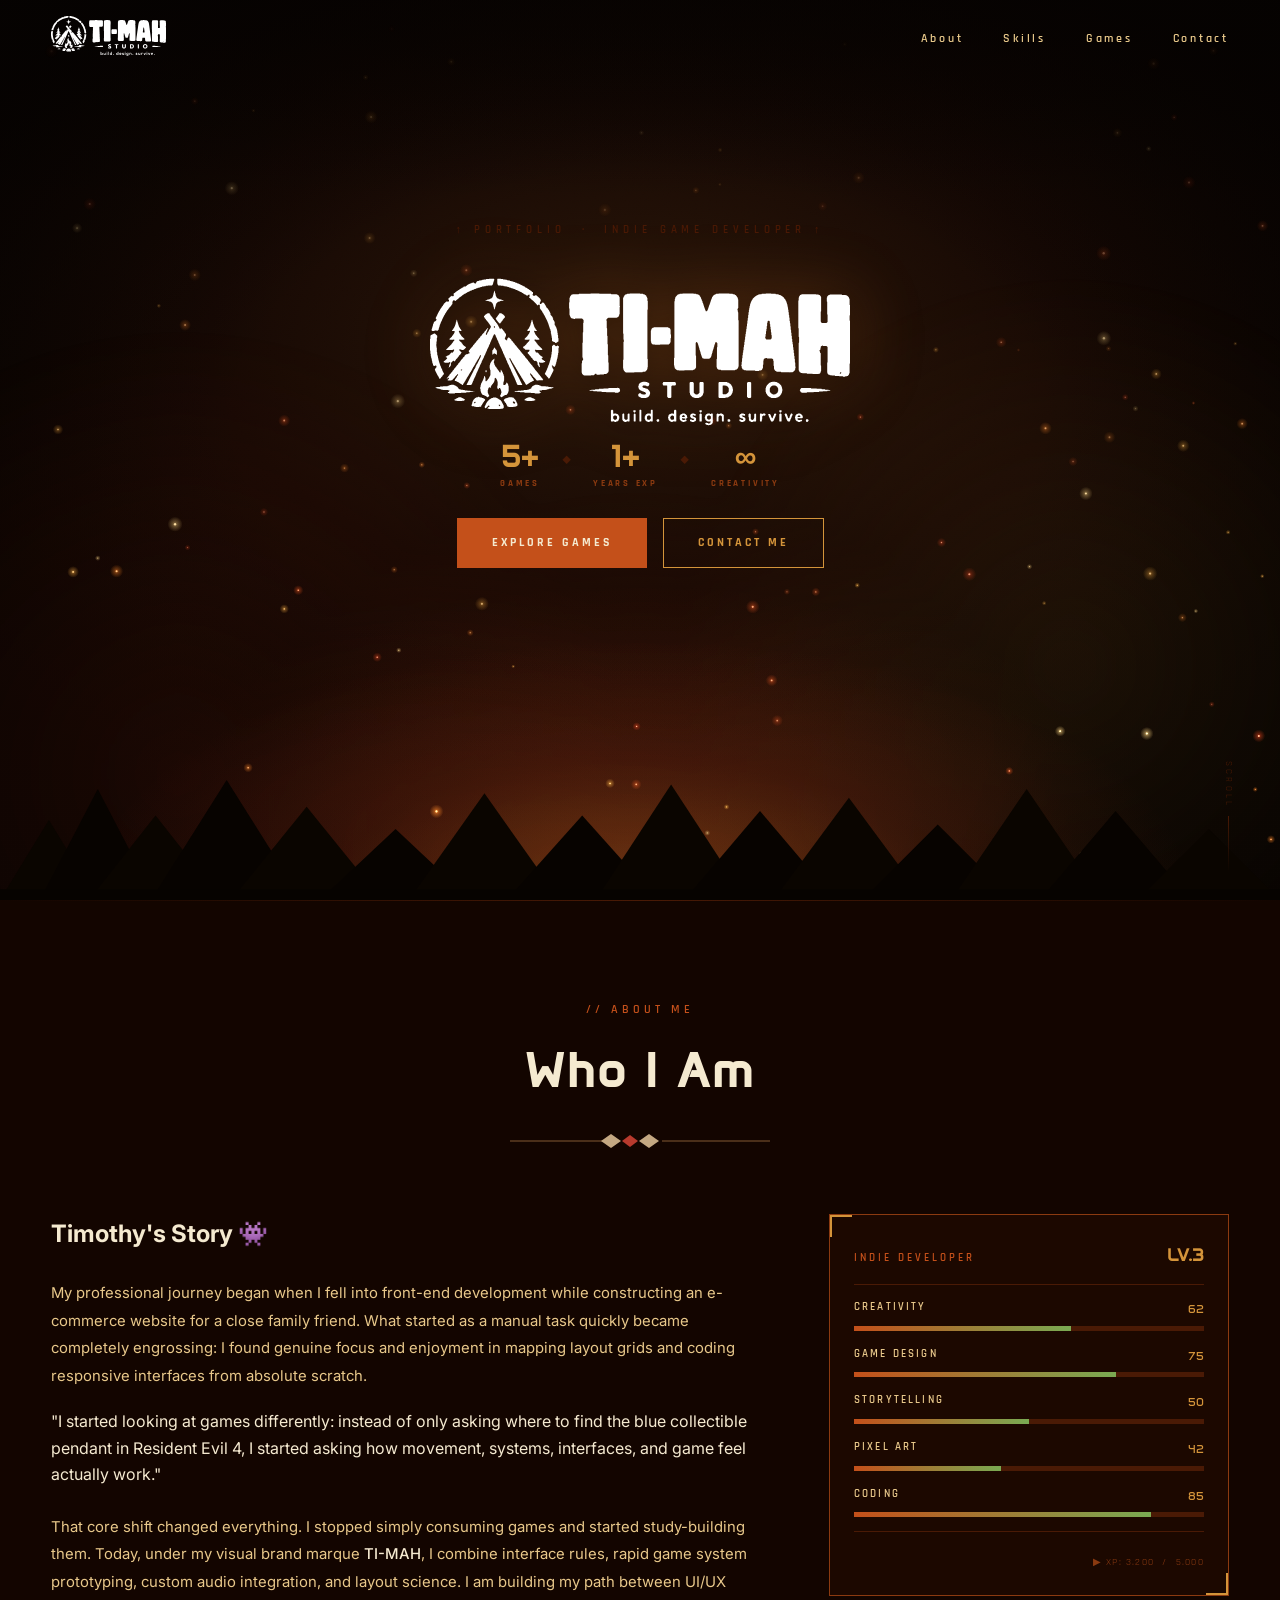
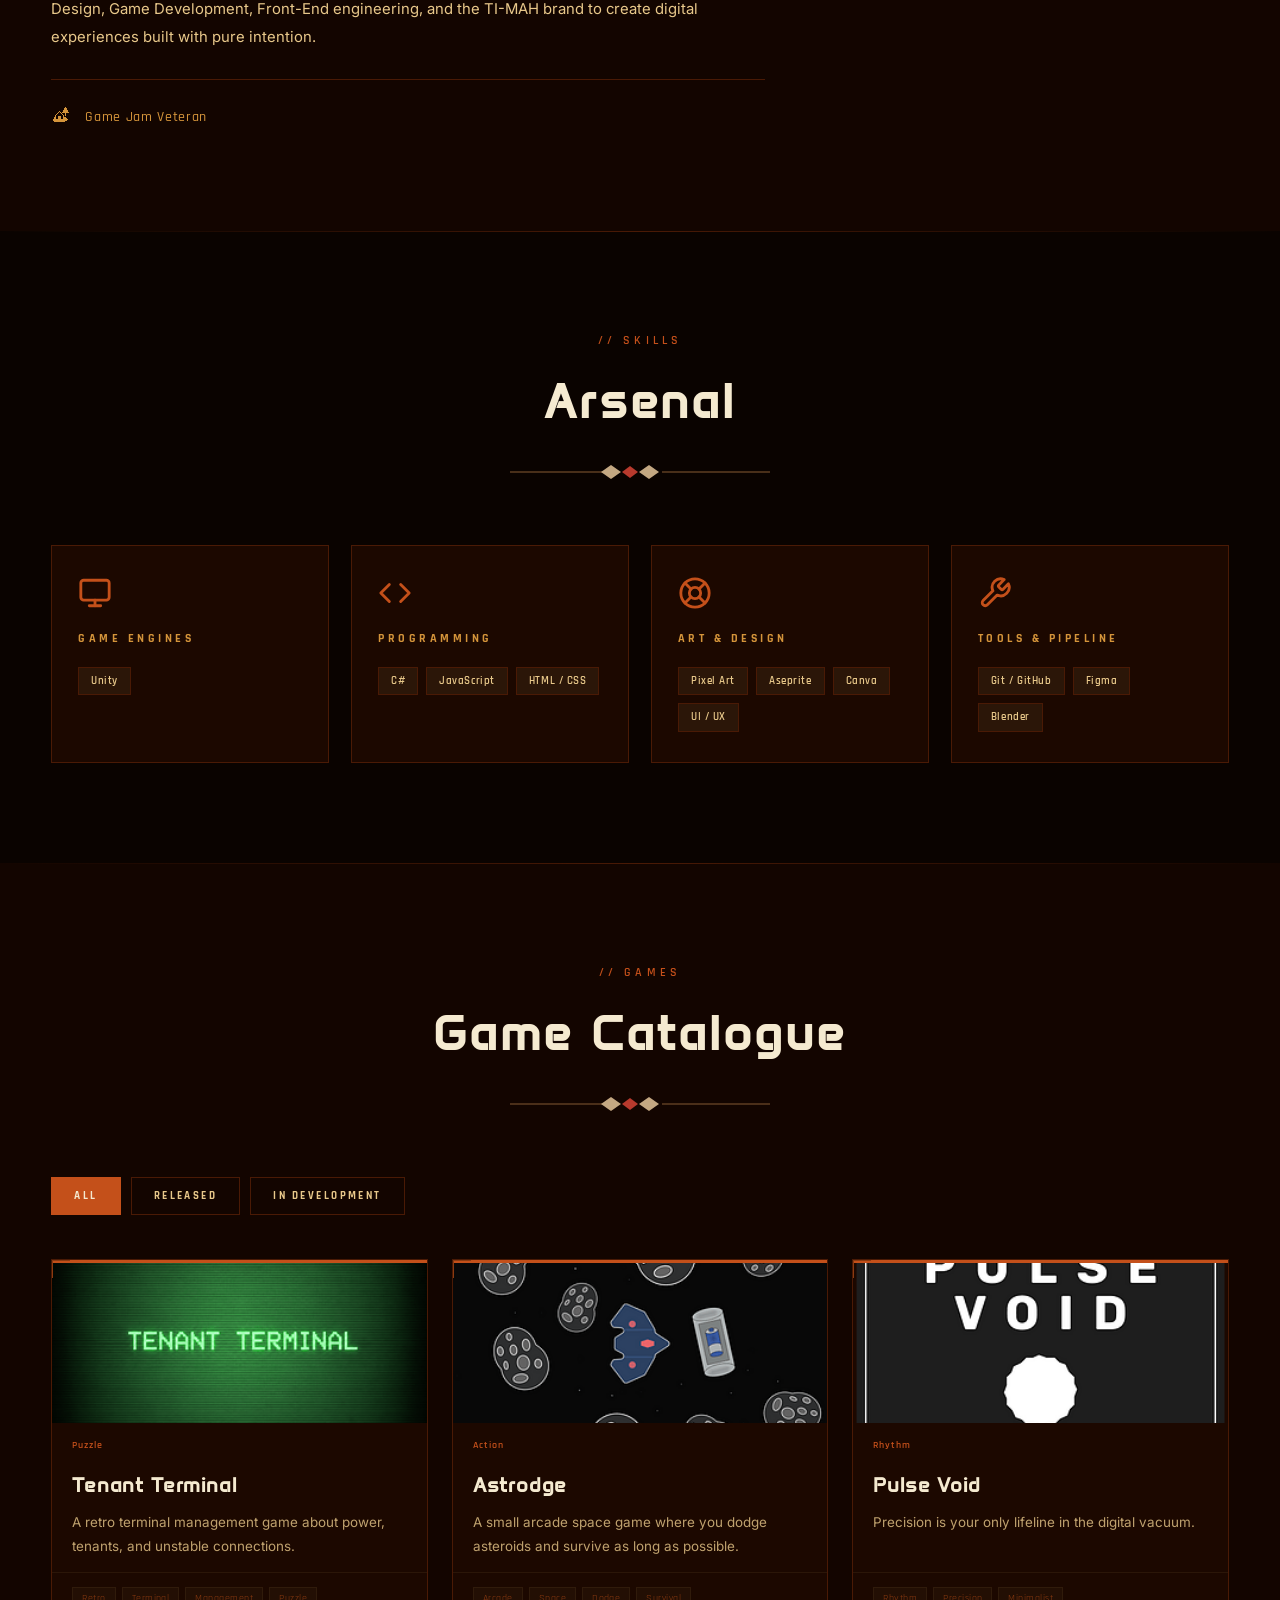
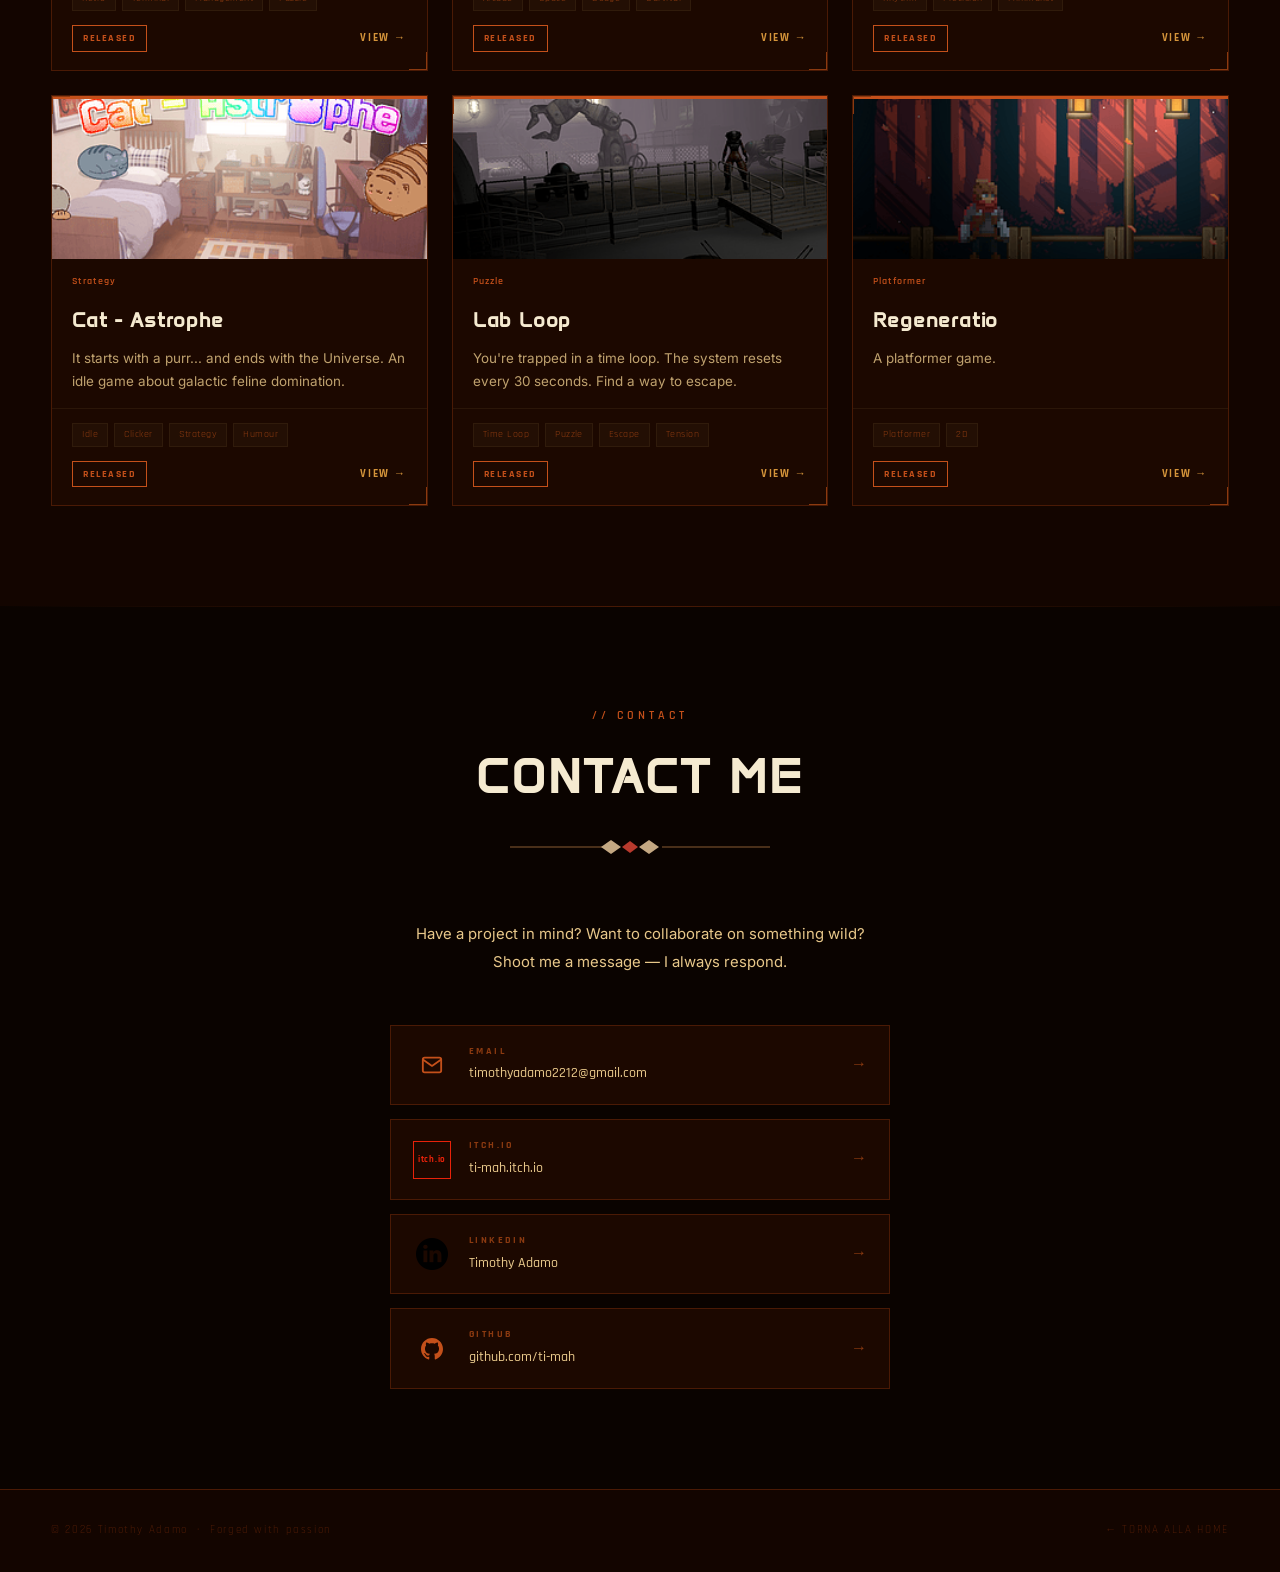
==== gamedev.html @ 5d8fdb7f "Add gamedev/webdev pages, assets & split landing Add full gamedev.html (interactive game catalogue +" ====
<!DOCTYPE html>
<html lang="it">
<head>
  <meta charset="UTF-8">
  <meta name="viewport" content="width=device-width, initial-scale=1.0">
  <meta name="description" content="TI-MAH — Portfolio di Timothy Adamo. Indie Game Developer, Pixel Artist e Digital Creator.">
  <link rel="icon" type="image/png" href="img/favicon.png">
  <title>Game Developer — TI-MAH Studio</title>
  <link rel="stylesheet" href="style.css">
</head>
<body>

  <!-- ════════════════════════════════ NAV ════════════════════════════════ -->
  <nav id="navbar">
    <div class="nav-inner container">
      <img src="img/Logo_Vettoriale.svg" alt="TI-MAH Studio" height="40">
      <ul class="nav-links" id="nav-links">
        <li><a href="#about">About</a></li>
        <li><a href="#skills">Skills</a></li>
        <li><a href="#games">Games</a></li>
        <li><a href="#contact">Contact</a></li>
      </ul>
      <button class="nav-toggle" id="nav-toggle" aria-label="Apri menu">
        <span></span><span></span><span></span>
      </button>
    </div>
  </nav>

  <!-- ════════════════════════════════ HERO ════════════════════════════════ -->
  <header id="hero">
    <div class="hero-bg"></div>
    <div class="hero-ash" aria-hidden="true"></div>
    <canvas class="hero-embers" aria-hidden="true"></canvas>
    <div class="hero-forge" aria-hidden="true"></div>

    <div class="hero-content">
      <p class="hero-eyebrow">↑ PORTFOLIO &nbsp;·&nbsp; INDIE GAME DEVELOPER ↑</p>

      <!-- ─── Logo (free-floating, no frame) ─── -->
      <div class="hero-logo-wrap">
        <img src="img/Logo_Vettoriale.svg" alt="TI-MAH Studio" height="180" class="hero-logo">
      </div>

      <div class="hero-stats">
        <div class="hero-stat">
          <span class="stat-num">5+</span>
          <span class="stat-label">GAMES</span>
        </div>
        <span class="hero-stat-sep">◆</span>
        <div class="hero-stat">
          <span class="stat-num">1+</span>
          <span class="stat-label">YEARS EXP</span>
        </div>
        <span class="hero-stat-sep">◆</span>
        <div class="hero-stat">
          <span class="stat-num">∞</span>
          <span class="stat-label">CREATIVITY</span>
        </div>
      </div>

      <br>

      <div class="hero-cta">
        <a href="#games" class="btn btn-primary">EXPLORE GAMES</a>
        <a href="#contact" class="btn btn-outline">CONTACT ME</a>
      </div>
    </div>

    <!-- Forest silhouette -->
    <div class="hero-trees" aria-hidden="true">
      <svg viewBox="0 0 1440 180" xmlns="http://www.w3.org/2000/svg" preserveAspectRatio="none">
        <polygon points="0,180 55,90 110,180" fill="#0A0500"/>
        <polygon points="45,180 110,55 175,180" fill="#070300"/>
        <polygon points="100,180 175,85 250,180" fill="#0A0500"/>
        <polygon points="170,180 255,45 340,180" fill="#070300"/>
        <polygon points="260,180 345,75 430,180" fill="#0A0500"/>
        <polygon points="360,180 445,100 530,180" fill="#070300"/>
        <polygon points="460,180 545,60 630,180" fill="#0A0500"/>
        <polygon points="570,180 655,85 740,180" fill="#070300"/>
        <polygon points="670,180 755,50 840,180" fill="#0A0500"/>
        <polygon points="770,180 855,80 940,180" fill="#070300"/>
        <polygon points="870,180 955,65 1040,180" fill="#0A0500"/>
        <polygon points="970,180 1055,95 1140,180" fill="#070300"/>
        <polygon points="1070,180 1155,55 1240,180" fill="#0A0500"/>
        <polygon points="1170,180 1255,80 1340,180" fill="#070300"/>
        <polygon points="1280,180 1360,100 1440,180" fill="#0A0500"/>
        <rect x="0" y="168" width="1440" height="12" fill="#060300"/>
      </svg>
    </div>

    <div class="scroll-hint" aria-hidden="true">
      <span class="scroll-text">SCROLL</span>
      <div class="scroll-bar"></div>
    </div>
  </header>

  <!-- ════════════════════════════════ ABOUT ════════════════════════════════ -->
  <section id="about">
    <div class="container">
      <div class="section-head">
        <span class="section-tag">// ABOUT ME</span>
        <h2 class="section-title">Who I Am</h2>
        <div class="section-ornament">
          <svg viewBox="0 0 260 18" xmlns="http://www.w3.org/2000/svg" aria-hidden="true">
            <line x1="0" y1="9" x2="98" y2="9" stroke="#5E3E22" stroke-width="1.5"/>
            <polygon points="101,2 111,9 101,16 91,9" fill="#C4A882"/>
            <polygon points="120,3 128,9 120,15 112,9" fill="#B83A2D"/>
            <polygon points="139,2 149,9 139,16 129,9" fill="#C4A882"/>
            <line x1="152" y1="9" x2="260" y2="9" stroke="#5E3E22" stroke-width="1.5"/>
          </svg>
        </div>
      </div>

      <div class="about-grid">
        <div class="about-bio reveal">
          <h2>Timothy's Story 👾</h2><br>
          <p>My professional journey began when I fell into front-end development while constructing an e-commerce website for a close family friend. What started as a manual task quickly became completely engrossing: I found genuine focus and enjoyment in mapping layout grids and coding responsive interfaces from absolute scratch.</p>
          <blockquote>
            "I started looking at games differently: instead of only asking where to find the blue collectible pendant in Resident Evil 4, I started asking how movement, systems, interfaces, and game feel actually work."
          </blockquote><br>
          <p>That core shift changed everything. I stopped simply consuming games and started study-building them. Today, under my visual brand marque <strong>TI-MAH</strong>, I combine interface rules, rapid game system prototyping, custom audio integration, and layout science. I am building my path between UI/UX Design, Game Development,
              Front-End engineering, and the TI-MAH brand to create digital experiences built with pure intention.</p>
          <div class="trait-list">
            <div class="trait"><span class="trait-icon">🏕</span><span>Game Jam Veteran</span></div>
          </div>
        </div>

        <div class="char-sheet reveal">
          <div class="cs-header">
            <span class="cs-class">INDIE DEVELOPER</span>
            <span class="cs-level">LV.3</span>
          </div>
          <div class="cs-divider"></div>
          <div class="cs-stats">
            <div class="cs-stat">
              <div class="cs-stat-header">
                <span class="cs-stat-name">CREATIVITY</span>
                <span class="cs-stat-val">62</span>
              </div>
              <div class="cs-bar"><div class="cs-fill" style="--fill:62%"></div></div>
            </div>
            <div class="cs-stat">
              <div class="cs-stat-header">
                <span class="cs-stat-name">GAME DESIGN</span>
                <span class="cs-stat-val">75</span>
              </div>
              <div class="cs-bar"><div class="cs-fill" style="--fill:75%"></div></div>
            </div>
            <div class="cs-stat">
              <div class="cs-stat-header">
                <span class="cs-stat-name">STORYTELLING</span>
                <span class="cs-stat-val">50</span>
              </div>
              <div class="cs-bar"><div class="cs-fill" style="--fill:50%"></div></div>
            </div>
            <div class="cs-stat">
              <div class="cs-stat-header">
                <span class="cs-stat-name">PIXEL ART</span>
                <span class="cs-stat-val">42</span>
              </div>
              <div class="cs-bar"><div class="cs-fill" style="--fill:42%"></div></div>
            </div>
            <div class="cs-stat">
              <div class="cs-stat-header">
                <span class="cs-stat-name">CODING</span>
                <span class="cs-stat-val">85</span>
              </div>
              <div class="cs-bar"><div class="cs-fill" style="--fill:85%"></div></div>
            </div>
          </div>
          <div class="cs-divider"></div>
          <div class="cs-footer">
            <span class="cs-xp">▶ XP: 3.200 &nbsp;/&nbsp; 5.000</span>
          </div>
        </div>
      </div>
    </div>
  </section>

  <!-- ════════════════════════════════ SKILLS ════════════════════════════════ -->
  <section id="skills">
    <div class="container">
      <div class="section-head">
        <span class="section-tag">// SKILLS</span>
        <h2 class="section-title">Arsenal</h2>
        <div class="section-ornament">
          <svg viewBox="0 0 260 18" xmlns="http://www.w3.org/2000/svg" aria-hidden="true">
            <line x1="0" y1="9" x2="98" y2="9" stroke="#5E3E22" stroke-width="1.5"/>
            <polygon points="101,2 111,9 101,16 91,9" fill="#C4A882"/>
            <polygon points="120,3 128,9 120,15 112,9" fill="#B83A2D"/>
            <polygon points="139,2 149,9 139,16 129,9" fill="#C4A882"/>
            <line x1="152" y1="9" x2="260" y2="9" stroke="#5E3E22" stroke-width="1.5"/>
          </svg>
        </div>
      </div>

      <div class="skills-grid">
        <div class="skill-cat reveal">
          <div class="skill-cat-icon">
            <svg viewBox="0 0 24 24" fill="none" stroke="currentColor" stroke-width="2" stroke-linecap="round" stroke-linejoin="round">
              <rect x="2" y="3" width="20" height="14" rx="2"/><line x1="8" y1="21" x2="16" y2="21"/><line x1="12" y1="17" x2="12" y2="21"/>
            </svg>
          </div>
          <h3>Game Engines</h3>
          <div class="tags">
            <span class="tag">Unity</span>
          </div>
        </div>

        <div class="skill-cat reveal">
          <div class="skill-cat-icon">
            <svg viewBox="0 0 24 24" fill="none" stroke="currentColor" stroke-width="2" stroke-linecap="round" stroke-linejoin="round">
              <polyline points="16 18 22 12 16 6"/><polyline points="8 6 2 12 8 18"/>
            </svg>
          </div>
          <h3>Programming</h3>
          <div class="tags">
            <span class="tag">C#</span>
            <span class="tag">JavaScript</span>
            <span class="tag">HTML / CSS</span>
          </div>
        </div>

        <div class="skill-cat reveal">
          <div class="skill-cat-icon">
            <svg viewBox="0 0 24 24" fill="none" stroke="currentColor" stroke-width="2" stroke-linecap="round" stroke-linejoin="round">
              <circle cx="12" cy="12" r="10"/><circle cx="12" cy="12" r="4"/>
              <line x1="4.93" y1="4.93" x2="9.17" y2="9.17"/><line x1="14.83" y1="14.83" x2="19.07" y2="19.07"/>
              <line x1="14.83" y1="9.17" x2="19.07" y2="4.93"/><line x1="4.93" y1="19.07" x2="9.17" y2="14.83"/>
            </svg>
          </div>
          <h3>Art &amp; Design</h3>
          <div class="tags">
            <span class="tag">Pixel Art</span>
            <span class="tag">Aseprite</span>
            <span class="tag">Canva</span>
            <span class="tag">UI / UX</span>
          </div>
        </div>

        <div class="skill-cat reveal">
          <div class="skill-cat-icon">
            <svg viewBox="0 0 24 24" fill="none" stroke="currentColor" stroke-width="2" stroke-linecap="round" stroke-linejoin="round">
              <path d="M14.7 6.3a1 1 0 0 0 0 1.4l1.6 1.6a1 1 0 0 0 1.4 0l3.77-3.77a6 6 0 0 1-7.94 7.94l-6.91 6.91a2.12 2.12 0 0 1-3-3l6.91-6.91a6 6 0 0 1 7.94-7.94l-3.76 3.76z"/>
            </svg>
          </div>
          <h3>Tools &amp; Pipeline</h3>
          <div class="tags">
            <span class="tag">Git / GitHub</span>
            <span class="tag">Figma</span>
            <span class="tag">Blender</span>
          </div>
        </div>
      </div>
    </div>
  </section>

  <!-- ════════════════════════════════ GAMES ════════════════════════════════ -->
  <section id="games">
    <div class="container">
      <div class="section-head">
        <span class="section-tag">// GAMES</span>
        <h2 class="section-title">Game Catalogue</h2>
        <div class="section-ornament">
          <svg viewBox="0 0 260 18" xmlns="http://www.w3.org/2000/svg" aria-hidden="true">
            <line x1="0" y1="9" x2="98" y2="9" stroke="#5E3E22" stroke-width="1.5"/>
            <polygon points="101,2 111,9 101,16 91,9" fill="#C4A882"/>
            <polygon points="120,3 128,9 120,15 112,9" fill="#B83A2D"/>
            <polygon points="139,2 149,9 139,16 129,9" fill="#C4A882"/>
            <line x1="152" y1="9" x2="260" y2="9" stroke="#5E3E22" stroke-width="1.5"/>
          </svg>
        </div>
      </div>

      <div class="filter-bar">
        <button class="filter-btn active" data-filter="all">ALL</button>
        <button class="filter-btn" data-filter="released">RELEASED</button>
        <button class="filter-btn" data-filter="in-development">IN DEVELOPMENT</button>
      </div>

      <div id="games-grid" class="games-grid">
        <div class="loading-state">LOADING CATALOGUE...</div>
      </div>
    </div>
  </section>

  <!-- ════════════════════════════════ CONTACT ════════════════════════════════ -->
  <section id="contact">
    <div class="container">
      <div class="section-head">
        <span class="section-tag">// CONTACT</span>
        <h2 class="section-title">CONTACT ME</h2>
        <div class="section-ornament">
          <svg viewBox="0 0 260 18" xmlns="http://www.w3.org/2000/svg" aria-hidden="true">
            <line x1="0" y1="9" x2="98" y2="9" stroke="#5E3E22" stroke-width="1.5"/>
            <polygon points="101,2 111,9 101,16 91,9" fill="#C4A882"/>
            <polygon points="120,3 128,9 120,15 112,9" fill="#B83A2D"/>
            <polygon points="139,2 149,9 139,16 129,9" fill="#C4A882"/>
            <line x1="152" y1="9" x2="260" y2="9" stroke="#5E3E22" stroke-width="1.5"/>
          </svg>
        </div>
      </div>

      <div class="contact-inner">
        <p class="contact-desc">
          Have a project in mind? Want to collaborate on something wild?<br>
          Shoot me a message — I always respond.
        </p>
        <div class="contact-links">
          <a href="mailto:timothyadamo2211@gmail.com" class="contact-link reveal">
            <span class="cl-icon">
              <svg viewBox="0 0 24 24" fill="none" stroke="currentColor" stroke-width="2" stroke-linecap="round" stroke-linejoin="round">
                <path d="M4 4h16c1.1 0 2 .9 2 2v12c0 1.1-.9 2-2 2H4c-1.1 0-2-.9-2-2V6c0-1.1.9-2 2-2z"/>
                <polyline points="22,6 12,13 2,6"/>
              </svg>
            </span>
            <div class="cl-body">
              <span class="cl-label">EMAIL</span>
              <span class="cl-text">timothyadamo2212@gmail.com</span>
            </div>
            <span class="cl-arrow">→</span>
          </a>

          <a href="https://ti-mah.itch.io/" class="contact-link reveal">
            <span class="cl-icon cl-icon--itch">itch.io</span>
            <div class="cl-body">
              <span class="cl-label">ITCH.IO</span>
              <span class="cl-text">ti-mah.itch.io</span>
            </div>
            <span class="cl-arrow">→</span>
          </a>

          <a href="https://www.linkedin.com/in/timothy-adamo/" class="contact-link reveal">
            <span class="cl-icon">
                <img src="img/Icon/linkedinIcon.png" alt="LinkedIn Logo" width="32" height="32">
            </span>
            <div class="cl-body">
              <span class="cl-label">LINKEDIN</span>
              <span class="cl-text">Timothy Adamo</span>
            </div>
            <span class="cl-arrow">→</span>
          </a>

          <a href="https://github.com/SoloTimothy" class="contact-link reveal">
            <span class="cl-icon">
              <svg viewBox="0 0 24 24" fill="currentColor">
                <path d="M12 0c-6.626 0-12 5.373-12 12 0 5.302 3.438 9.8 8.207 11.387.599.111.793-.261.793-.577v-2.234c-3.338.726-4.033-1.416-4.033-1.416-.546-1.387-1.333-1.756-1.333-1.756-1.089-.745.083-.729.083-.729 1.205.084 1.839 1.237 1.839 1.237 1.07 1.834 2.807 1.304 3.492.997.107-.775.418-1.305.762-1.604-2.665-.305-5.467-1.334-5.467-5.931 0-1.311.469-2.381 1.236-3.221-.124-.303-.535-1.524.117-3.176 0 0 1.008-.322 3.301 1.23.957-.266 1.983-.399 3.003-.404 1.02.005 2.047.138 3.006.404 2.291-1.552 3.297-1.23 3.297-1.23.653 1.653.242 2.874.118 3.176.77.84 1.235 1.911 1.235 3.221 0 4.609-2.807 5.624-5.479 5.921.43.372.823 1.102.823 2.222v3.293c0 .319.192.694.801.576 4.765-1.589 8.199-6.086 8.199-11.386 0-6.627-5.373-12-12-12z"/>
              </svg>
            </span>
            <div class="cl-body">
              <span class="cl-label">GITHUB</span>
              <span class="cl-text">github.com/ti-mah</span>
            </div>
            <span class="cl-arrow">→</span>
          </a>
        </div>
      </div>
    </div>
  </section>

  <!-- ════════════════════════════════ FOOTER ════════════════════════════════ -->
  <footer>
    <div class="container footer-inner">
      
      <span class="footer-copy">© 2026 Timothy Adamo &nbsp;·&nbsp; Forged with passion</span>
      <a href="index.html" class="footer-home">← Torna alla home</a>
    </div>
  </footer>

  <script>
    // ─── Load & render games ─────────────────────────────────────────────────

    let allGames = [];

    async function loadGames() {
      const grid = document.getElementById('games-grid');
      try {
        const res = await fetch('games.json');
        if (!res.ok) throw new Error('fetch failed');
        allGames = await res.json();
        renderGames(allGames, 'all');
        initFilters();
      } catch {
        grid.innerHTML = '<p class="error-state">Impossibile caricare i giochi.<br><small>Serve un server locale — prova: <code>python -m http.server</code></small></p>';
      }
    }

    function renderGames(games, filter) {
      const grid = document.getElementById('games-grid');
      const list = filter === 'all' ? games : games.filter(g => g.status === filter);

      if (!list.length) {
        grid.innerHTML = '<p class="empty-state">There are no games in this category.</p>';
        return;
      }

      grid.innerHTML = list.map(g => `
        <article class="game-card${g.featured ? ' game-card--featured' : ''}" data-status="${g.status}">
          <div class="gc-accent"></div>
          ${g.image ? `<div class="gc-image"><img src="${g.image}" alt="${g.title}"></div>` : ''}
          <div class="gc-top">
            ${g.year ? `<span class="gc-year">${g.year}</span>` : ''}
            <span class="gc-genre">${g.genre}</span>
          </div>
          <div class="gc-body">
            ${g.featured ? '<span class="gc-badge">★ IN EVIDENZA</span>' : ''}
            <h3 class="gc-title">${g.title}</h3>
            <p class="gc-desc">${g.description}</p>
          </div>
          <div class="gc-footer">
            <div class="gc-tags">${g.tags.map(t => `<span class="gc-tag">${t}</span>`).join('')}</div>
            <div class="gc-bottom">
              <span class="gc-status gc-status--${g.status}">
                ${g.status === 'released' ? 'RELEASED' : 'IN DEVELOPMENT'}
              </span>
              ${g.link
                ? `<a href="${g.link}" class="gc-link" target="_blank" rel="noopener">VIEW &rarr;</a>`
                : `<span class="gc-link-soon">COMING SOON</span>`
              }
            </div>
          </div>
        </article>
      `).join('');

      // Stagger fade-in
      grid.querySelectorAll('.game-card').forEach((card, i) => {
        card.style.transitionDelay = `${i * 70}ms`;
        requestAnimationFrame(() => card.classList.add('card-in'));
      });
    }

    function initFilters() {
      document.querySelectorAll('.filter-btn').forEach(btn => {
        btn.addEventListener('click', () => {
          document.querySelectorAll('.filter-btn').forEach(b => b.classList.remove('active'));
          btn.classList.add('active');
          renderGames(allGames, btn.dataset.filter);
        });
      });
    }

    // ─── Nav scroll effect ────────────────────────────────────────────────────

    const navbar = document.getElementById('navbar');
    const onScroll = () => navbar.classList.toggle('scrolled', window.scrollY > 60);
    window.addEventListener('scroll', onScroll, { passive: true });

    // ─── Mobile menu ─────────────────────────────────────────────────────────

    const navToggle = document.getElementById('nav-toggle');
    const navLinks  = document.getElementById('nav-links');

    navToggle.addEventListener('click', () => {
      const open = navLinks.classList.toggle('open');
      navToggle.classList.toggle('open', open);
      navToggle.setAttribute('aria-expanded', open);
    });

    navLinks.querySelectorAll('a').forEach(a => {
      a.addEventListener('click', () => {
        navLinks.classList.remove('open');
        navToggle.classList.remove('open');
      });
    });

    // ─── Scroll reveal ────────────────────────────────────────────────────────

    const revealObserver = new IntersectionObserver(entries => {
      entries.forEach(e => { if (e.isIntersecting) { e.target.classList.add('visible'); revealObserver.unobserve(e.target); } });
    }, { threshold: 0.12 });

    document.querySelectorAll('.reveal').forEach(el => revealObserver.observe(el));

    // ─── Stat bars animate on scroll ─────────────────────────────────────────

    const barObserver = new IntersectionObserver(entries => {
      entries.forEach(e => {
        if (e.isIntersecting) {
          e.target.querySelectorAll('.cs-fill').forEach(f => f.classList.add('bar-in'));
          barObserver.unobserve(e.target);
        }
      });
    }, { threshold: 0.3 });

    document.querySelectorAll('.char-sheet').forEach(el => barObserver.observe(el));

    // ─── Hero embers (rising braci) ──────────────────────────────────────────

    function initEmbers() {
      const canvas = document.querySelector('.hero-embers');
      if (!canvas) return;
      if (window.matchMedia('(prefers-reduced-motion: reduce)').matches) return;

      const ctx = canvas.getContext('2d');
      const hero = document.getElementById('hero');
      let w = 0, h = 0, dpr = Math.min(window.devicePixelRatio || 1, 2);
      let embers = [];
      let raf = null;

      // Ember palette — amber / gold / brace-red
      const COLORS = [
        [255, 176, 64],   // amber
        [255, 132, 38],   // orange
        [232, 84, 30],    // ember orange
        [212, 64, 28],    // brace red
        [255, 214, 130],  // gold spark
      ];

      function resize() {
        w = hero.clientWidth;
        h = hero.clientHeight;
        canvas.width  = w * dpr;
        canvas.height = h * dpr;
        canvas.style.width  = w + 'px';
        canvas.style.height = h + 'px';
        ctx.setTransform(dpr, 0, 0, dpr, 0, 0);
        const count = Math.round(Math.min(120, Math.max(50, w / 11)));
        embers = Array.from({ length: count }, () => spawn(true));
      }

      function spawn(initial) {
        const c = COLORS[(Math.random() * COLORS.length) | 0];
        return {
          x: Math.random() * w,
          y: initial ? Math.random() * h : h + Math.random() * 40,
          r: Math.random() * 1.8 + 0.6,
          vy: -(Math.random() * 0.55 + 0.25),
          drift: (Math.random() - 0.5) * 0.5,
          phase: Math.random() * Math.PI * 2,
          sway: Math.random() * 0.9 + 0.3,
          life: 0,
          maxLife: Math.random() * 320 + 220,
          color: c,
          flick: Math.random() * 0.5 + 0.5,
        };
      }

      function tick() {
        ctx.clearRect(0, 0, w, h);
        ctx.globalCompositeOperation = 'lighter';

        for (let i = 0; i < embers.length; i++) {
          const e = embers[i];
          e.life++;
          e.phase += 0.03;
          e.y += e.vy;
          e.x += e.drift + Math.sin(e.phase) * e.sway * 0.4;

          // Fade in/out over lifetime; brightest in the lower third
          const lifeRatio = e.life / e.maxLife;
          const heightFade = Math.max(0, Math.min(1, (e.y) / h));
          let alpha = (1 - lifeRatio) * heightFade;
          alpha *= 0.55 + Math.abs(Math.sin(e.phase * e.flick)) * 0.45;

          if (e.life >= e.maxLife || e.y < -10) {
            embers[i] = spawn(false);
            continue;
          }

          const [r, g, b] = e.color;
          const glow = e.r * 3.2;
          const grad = ctx.createRadialGradient(e.x, e.y, 0, e.x, e.y, glow);
          grad.addColorStop(0, `rgba(${r},${g},${b},${alpha})`);
          grad.addColorStop(0.4, `rgba(${r},${g},${b},${alpha * 0.5})`);
          grad.addColorStop(1, `rgba(${r},${g},${b},0)`);
          ctx.fillStyle = grad;
          ctx.beginPath();
          ctx.arc(e.x, e.y, glow, 0, Math.PI * 2);
          ctx.fill();

          // Hot core
          ctx.fillStyle = `rgba(255,236,200,${alpha * 0.9})`;
          ctx.beginPath();
          ctx.arc(e.x, e.y, e.r * 0.5, 0, Math.PI * 2);
          ctx.fill();
        }

        ctx.globalCompositeOperation = 'source-over';
        raf = requestAnimationFrame(tick);
      }

      let resizeTimer;
      window.addEventListener('resize', () => {
        clearTimeout(resizeTimer);
        resizeTimer = setTimeout(resize, 200);
      }, { passive: true });

      // Pause when hero scrolled out of view
      const io = new IntersectionObserver(([entry]) => {
        if (entry.isIntersecting) {
          if (!raf) raf = requestAnimationFrame(tick);
        } else if (raf) {
          cancelAnimationFrame(raf);
          raf = null;
        }
      }, { threshold: 0 });
      io.observe(hero);

      resize();
      raf = requestAnimationFrame(tick);
    }

    // ─── Boot ────────────────────────────────────────────────────────────────
    loadGames();
    initEmbers();
  </script>
</body>
</html>
---- style.css ----
/* ══════════════════════════════════════════════════════════════════════════
   TI-MAH PORTFOLIO — style.css
   Palette: #F5EFE6 #E0CEBA #C4A882 #5E3E22 #3A2410 #5C7040 #B83A2D
   ══════════════════════════════════════════════════════════════════════════ */

@import url('fonts.css');

/* ─── Custom Properties ─────────────────────────────────────────────────── */
:root {
 --cream:      #F5EAD0;
  --sand:       #E8C88A;
  --tan:        #D4943A;
  --brown:      #8B3A10;
  --dark-brown: #4A1A05;
  --olive:      #C4501A;
  --red:        #E8220A;
  --bg:         #0A0300;
  --bg-raised:  #130500;
  --bg-card:    #1C0800;

  --font-mark:  'quantico', sans-serif;
  --font-head:  'anta', sans-serif;
  --font-ui:    'Rajdhani', sans-serif;
  --font-body:  'Inter', sans-serif;

  --ease:       cubic-bezier(.4, 0, .2, 1);
  --dur:        240ms;
  --radius:     2px;
}

/* ─── Reset ─────────────────────────────────────────────────────────────── */
*, *::before, *::after { box-sizing: border-box; margin: 0; padding: 0; }
html { scroll-behavior: smooth; font-size: 16px; }
body {
  background: var(--bg);
  color: var(--cream);
  font-family: var(--font-body);
  font-weight: 400;
  line-height: 1.65;
  overflow-x: hidden;
}
a { color: inherit; text-decoration: none; }
button { cursor: pointer; background: none; border: none; font: inherit; }
ul { list-style: none; }
svg { display: block; }

/* ─── Utility ───────────────────────────────────────────────────────────── */
.container {
  width: 92%;
  max-width: 1200px;
  margin: 0 auto;
}

/* ─── Section Heads ─────────────────────────────────────────────────────── */
section { padding: 100px 0; position: relative; }

.section-head {
  text-align: center;
  margin-bottom: 64px;
}

.section-tag {
  display: block;
  font-family: var(--font-ui);
  font-size: .72rem;
  font-weight: 600;
  letter-spacing: .35em;
  color: var(--olive);
  text-transform: uppercase;
  margin-bottom: 12px;
}

.section-title {
  font-family: var(--font-head);
  font-size: clamp(2rem, 4vw, 3rem);
  font-weight: 700;
  letter-spacing: .06em;
  color: var(--cream);
  margin-bottom: 22px;
}

.section-ornament {
  display: flex;
  justify-content: center;
}
.section-ornament svg { width: 260px; height: 18px; }

/* Section separators */
section::before {
  content: '';
  position: absolute;
  top: 0; left: 0; right: 0;
  height: 1px;
  background: linear-gradient(to right, transparent, var(--dark-brown), transparent);
}

/* ─── Buttons ───────────────────────────────────────────────────────────── */
.btn {
  display: inline-flex;
  align-items: center;
  justify-content: center;
  font-family: var(--font-ui);
  font-size: .75rem;
  font-weight: 700;
  letter-spacing: .25em;
  padding: 14px 34px;
  border: 1px solid;
  transition: background var(--dur) var(--ease),
              border-color var(--dur) var(--ease),
              color var(--dur) var(--ease),
              transform var(--dur) var(--ease),
              box-shadow var(--dur) var(--ease);
  white-space: nowrap;
}

.btn-primary {
  background: var(--olive);
  border-color: var(--olive);
  color: var(--cream);
}
.btn-primary:hover {
  background: #6b8249;
  border-color: #6b8249;
  transform: translateY(-3px);
  box-shadow: 0 12px 32px rgba(92, 112, 64, .45);
}

.btn-outline {
  background: transparent;
  border-color: var(--tan);
  color: var(--tan);
}
.btn-outline:hover {
  background: rgba(196, 168, 130, .08);
  border-color: var(--cream);
  color: var(--cream);
  transform: translateY(-3px);
}

/* ─── Navigation ────────────────────────────────────────────────────────── */
#navbar {
  position: fixed;
  top: 0; left: 0; right: 0;
  z-index: 1000;
  transition: background var(--dur) var(--ease),
              border-color var(--dur) var(--ease),
              backdrop-filter var(--dur) var(--ease);
  border-bottom: 1px solid transparent;
}
#navbar.scrolled {
  background: rgba(19, 9, 0, .94);
  backdrop-filter: blur(14px);
  -webkit-backdrop-filter: blur(14px);
  border-bottom-color: var(--dark-brown);
}

.nav-inner {
  display: flex;
  align-items: center;
  justify-content: space-between;
  height: 72px;
}

.nav-logo {
  font-family: var(--font-mark);
  font-size: 1.1rem;
  font-weight: 700;
  letter-spacing: .2em;
  color: var(--tan);
  transition: color var(--dur) var(--ease);
}
.nav-logo:hover { color: var(--cream); }

.nav-links {
  display: flex;
  gap: 40px;
}
.nav-links a {
  font-family: var(--font-ui);
  font-size: .78rem;
  font-weight: 600;
  letter-spacing: .22em;
  color: var(--sand);
  position: relative;
  transition: color var(--dur) var(--ease);
}
.nav-links a::after {
  content: '';
  position: absolute;
  bottom: -5px; left: 0;
  width: 0; height: 1px;
  background: var(--tan);
  transition: width var(--dur) var(--ease);
}
.nav-links a:hover { color: var(--cream); }
.nav-links a:hover::after { width: 100%; }

.nav-toggle {
  display: none;
  flex-direction: column;
  gap: 5px;
  padding: 6px;
}
.nav-toggle span {
  display: block;
  width: 24px;
  height: 2px;
  background: var(--tan);
  transition: transform var(--dur) var(--ease), opacity var(--dur) var(--ease);
}
.nav-toggle.open span:nth-child(1) { transform: translateY(7px) rotate(45deg); }
.nav-toggle.open span:nth-child(2) { opacity: 0; transform: scaleX(0); }
.nav-toggle.open span:nth-child(3) { transform: translateY(-7px) rotate(-45deg); }

/* ─── Hero ──────────────────────────────────────────────────────────────── */
#hero {
  position: relative;
  min-height: 100vh;
  display: flex;
  align-items: center;
  justify-content: center;
  overflow: hidden;
}

#hero {
  background: #050201;
}

/* Layered organic dark backdrop — deep black warmed by a forge glow */
.hero-bg {
  position: absolute;
  inset: 0;
  background:
    radial-gradient(ellipse 70% 55% at 50% 118%, rgba(232, 84, 30, .42) 0%, transparent 55%),
    radial-gradient(ellipse 90% 70% at 50% 100%, rgba(212, 64, 28, .22) 0%, transparent 50%),
    radial-gradient(ellipse 80% 65% at 50% 38%, #2A1608 0%, #160803 42%, #0A0401 78%, #050201 100%);
}

/* Organic noise/soot texture via SVG turbulence */
.hero-bg::before {
  content: '';
  position: absolute;
  inset: 0;
  background-image: url("data:image/svg+xml,%3Csvg xmlns='http://www.w3.org/2000/svg' width='220' height='220'%3E%3Cfilter id='n'%3E%3CfeTurbulence type='fractalNoise' baseFrequency='0.85' numOctaves='3' stitchTiles='stitch'/%3E%3C/filter%3E%3Crect width='100%25' height='100%25' filter='url(%23n)'/%3E%3C/svg%3E");
  opacity: .06;
  mix-blend-mode: overlay;
  pointer-events: none;
}

/* Vignette closing in the edges */
.hero-bg::after {
  content: '';
  position: absolute;
  inset: 0;
  background:
    radial-gradient(ellipse 65% 55% at 50% 46%, transparent 48%, rgba(5,2,1,.82) 100%),
    linear-gradient(to bottom, rgba(5,2,1,.55) 0%, transparent 22%);
}

/* Drifting ash/smoke haze */
.hero-ash {
  position: absolute;
  inset: -10%;
  z-index: 1;
  pointer-events: none;
  background:
    radial-gradient(circle at 20% 80%, rgba(212,64,28,.10) 0%, transparent 30%),
    radial-gradient(circle at 78% 70%, rgba(255,176,64,.08) 0%, transparent 28%),
    radial-gradient(circle at 50% 95%, rgba(232,84,30,.14) 0%, transparent 35%);
  filter: blur(8px);
  animation: ashDrift 16s ease-in-out infinite alternate;
}

@keyframes ashDrift {
  0%   { transform: translate3d(0, 0, 0) scale(1); opacity: .8; }
  100% { transform: translate3d(-3%, -4%, 0) scale(1.08); opacity: 1; }
}

/* Rising-embers canvas */
.hero-embers {
  position: absolute;
  inset: 0;
  z-index: 1;
  pointer-events: none;
}

/* Hot forge glow pinned to the bottom edge */
.hero-forge {
  position: absolute;
  left: 0; right: 0; bottom: 0;
  height: 40%;
  z-index: 1;
  pointer-events: none;
  background: radial-gradient(ellipse 60% 100% at 50% 100%, rgba(255,132,38,.30) 0%, rgba(212,64,28,.12) 40%, transparent 72%);
  animation: forgeFlicker 4.5s ease-in-out infinite;
  mix-blend-mode: screen;
}

@keyframes forgeFlicker {
  0%, 100% { opacity: .85; }
  35%      { opacity: 1; }
  55%      { opacity: .7; }
  75%      { opacity: .95; }
}

.hero-content {
  position: relative;
  z-index: 2;
  text-align: center;
  padding: 110px 24px 220px;
  max-width: 860px;
  animation: heroFadeUp .9s var(--ease) both;
}

/* ─── Decorative frame ──────────────────────────────────────────────────── */
.hero-logo-wrap {
  position: relative;
  display: flex;
  justify-content: center;
  animation: heroFadeUp .9s .16s var(--ease) both;
}

.hero-logo {
  display: block;
  margin: 0 auto;
  max-width: 420px;
  width: 100%;
  filter: drop-shadow(0 0 32px rgba(255, 132, 38, .28))
          drop-shadow(0 4px 14px rgba(0, 0, 0, .6));
  animation: heroFadeUp .9s .24s var(--ease) both, logoEmberGlow 5s ease-in-out 1.2s infinite;
}

@keyframes logoEmberGlow {
  0%, 100% { filter: drop-shadow(0 0 26px rgba(255, 132, 38, .22)) drop-shadow(0 4px 14px rgba(0,0,0,.6)); }
  50%      { filter: drop-shadow(0 0 46px rgba(255, 176, 64, .42)) drop-shadow(0 4px 14px rgba(0,0,0,.6)); }
}

/* ─── Byline: TIMOTHY ADAMO + roles ─────────────────────────────────────── */
.hero-byline {
  margin-top: 22px;
  animation: heroFadeUp .9s .42s var(--ease) both;
}

.hero-name {
  display: block;
  font-family: var(--font-head);
  font-size: clamp(1.05rem, 2.6vw, 1.6rem);
  font-weight: 700;
  letter-spacing: .42em;
  text-indent: .42em;
  background: linear-gradient(180deg, #F5EAD0 0%, #E8C88A 45%, #D4943A 100%);
  -webkit-background-clip: text;
  background-clip: text;
  color: transparent;
  text-shadow: 0 0 28px rgba(255, 176, 64, .25);
  margin-bottom: 10px;
}

.hero-roles {
  display: flex;
  align-items: center;
  justify-content: center;
  flex-wrap: wrap;
  gap: 10px;
  font-family: var(--font-ui);
  font-size: .64rem;
  font-weight: 600;
  letter-spacing: .28em;
  color: var(--sand);
  opacity: .82;
  text-transform: uppercase;
}
.hero-roles i {
  font-style: normal;
  font-size: .55rem;
  color: var(--red);
  text-shadow: 0 0 8px rgba(232, 84, 30, .8);
}

@keyframes heroFadeUp {
  from { opacity: 0; transform: translateY(28px); }
  to   { opacity: 1; transform: translateY(0); }
}

.hero-eyebrow {
  font-family: var(--font-ui);
  font-size: .68rem;
  font-weight: 600;
  letter-spacing: .45em;
  color: var(--dark-brown);
  margin-bottom: 22px;
  animation: heroFadeUp .9s .1s var(--ease) both;
}

/* Stats row */
.hero-stats {
  display: flex;
  align-items: center;
  justify-content: center;
  gap: 22px;
  animation: heroFadeUp .9s .45s var(--ease) both;
}

.hero-stat {
  display: flex;
  flex-direction: column;
  align-items: center;
  gap: 4px;
}

.stat-num {
  font-family: var(--font-head);
  font-size: 1.9rem;
  font-weight: 700;
  color: var(--tan);
  line-height: 1;
}

.stat-label {
  font-family: var(--font-ui);
  font-size: .58rem;
  font-weight: 700;
  letter-spacing: .3em;
  color: var(--brown);
}

.hero-stat-sep {
  color: var(--dark-brown);
  font-size: .55rem;
  padding-bottom: 14px;
}

.hero-cta {
  display: flex;
  gap: 16px;
  justify-content: center;
  flex-wrap: wrap;
  animation: heroFadeUp .9s .55s var(--ease) both;
}

/* Forest silhouette */
.hero-trees {
  position: absolute;
  bottom: 0; left: 0; right: 0;
  z-index: 3;
  pointer-events: none;
  line-height: 0;
}
.hero-trees svg { width: 100%; }

/* Scroll hint */
.scroll-hint {
  position: absolute;
  bottom: 28px;
  right: 44px;
  z-index: 4;
  display: flex;
  flex-direction: column;
  align-items: center;
  gap: 8px;
}

.scroll-text {
  font-family: var(--font-ui);
  font-size: .58rem;
  letter-spacing: .35em;
  color: var(--dark-brown);
  writing-mode: vertical-rl;
}

.scroll-bar {
  width: 1px;
  height: 56px;
  background: linear-gradient(to bottom, var(--dark-brown), transparent);
  animation: scrollPulse 2.2s ease-in-out infinite;
}

@keyframes scrollPulse {
  0%, 100% { opacity: .3; transform: scaleY(.7); transform-origin: top; }
  50%       { opacity: 1; transform: scaleY(1); }
}

/* ─── About ─────────────────────────────────────────────────────────────── */
#about { background: var(--bg-raised); }

.about-grid {
  display: grid;
  grid-template-columns: 1fr 400px;
  gap: 64px;
  align-items: start;
}

.about-bio p {
  color: var(--sand);
  font-size: .93rem;
  line-height: 1.85;
  margin-bottom: 18px;
}
.about-bio strong { color: var(--cream); font-weight: 500; }

.trait-list {
  display: flex;
  flex-direction: column;
  gap: 10px;
  margin-top: 28px;
  padding-top: 24px;
  border-top: 1px solid var(--dark-brown);
}

.trait {
  display: flex;
  align-items: center;
  gap: 14px;
  font-family: var(--font-ui);
  font-size: .85rem;
  font-weight: 500;
  letter-spacing: .05em;
  color: var(--tan);
}
.trait-icon { font-size: 1rem; width: 20px; text-align: center; }

/* Character Sheet */
.char-sheet {
  background: var(--bg-card);
  border: 1px solid var(--brown);
  padding: 26px 24px 22px;
  position: relative;
}
/* Corner brackets */
.char-sheet::before {
  content: '';
  position: absolute;
  top: 0; left: 0;
  width: 22px; height: 22px;
  border-top: 2px solid var(--tan);
  border-left: 2px solid var(--tan);
}
.char-sheet::after {
  content: '';
  position: absolute;
  bottom: 0; right: 0;
  width: 22px; height: 22px;
  border-bottom: 2px solid var(--tan);
  border-right: 2px solid var(--tan);
}

.cs-header {
  display: flex;
  justify-content: space-between;
  align-items: baseline;
  margin-bottom: 14px;
}
.cs-class {
  font-family: var(--font-ui);
  font-size: .68rem;
  font-weight: 600;
  letter-spacing: .28em;
  color: var(--olive);
}
.cs-level {
  font-family: var(--font-head);
  font-size: 1.1rem;
  font-weight: 700;
  color: var(--tan);
}

.cs-divider {
  height: 1px;
  background: var(--dark-brown);
  margin: 14px 0;
}

.cs-stats { display: flex; flex-direction: column; gap: 15px; }

.cs-stat-header {
  display: flex;
  justify-content: space-between;
  margin-bottom: 6px;
}
.cs-stat-name {
  font-family: var(--font-ui);
  font-size: .68rem;
  font-weight: 600;
  letter-spacing: .2em;
  color: var(--sand);
}
.cs-stat-val {
  font-family: var(--font-head);
  font-size: .78rem;
  color: var(--tan);
}

.cs-bar {
  height: 5px;
  background: var(--dark-brown);
  overflow: hidden;
}
.cs-fill {
  height: 100%;
  width: 0;
  background: linear-gradient(to right, var(--olive) 0%, #7aaa52 100%);
  transition: width 1.1s var(--ease);
}
.cs-fill.bar-in { width: var(--fill); }

.cs-footer { text-align: right; margin-top: 4px; }
.cs-xp {
  font-family: var(--font-ui);
  font-size: .62rem;
  letter-spacing: .12em;
  color: var(--brown);
}

/* ─── Skills ────────────────────────────────────────────────────────────── */
#skills { background: var(--bg); }

.skills-grid {
  display: grid;
  grid-template-columns: repeat(auto-fit, minmax(240px, 1fr));
  gap: 22px;
}

.skill-cat {
  background: var(--bg-card);
  border: 1px solid var(--dark-brown);
  padding: 30px 26px;
  position: relative;
  overflow: hidden;
  transition: border-color var(--dur) var(--ease),
              transform var(--dur) var(--ease),
              box-shadow var(--dur) var(--ease);
}

/* Animated top accent */
.skill-cat::before {
  content: '';
  position: absolute;
  top: 0; left: 0; right: 0;
  height: 2px;
  background: var(--olive);
  transform: scaleX(0);
  transform-origin: left;
  transition: transform var(--dur) var(--ease);
}
.skill-cat:hover::before { transform: scaleX(1); }
.skill-cat:hover {
  border-color: var(--brown);
  transform: translateY(-5px);
  box-shadow: 0 16px 40px rgba(0,0,0,.45);
}

.skill-cat-icon {
  width: 34px;
  height: 34px;
  color: var(--olive);
  margin-bottom: 18px;
}

.skill-cat h3 {
  font-family: var(--font-ui);
  font-size: .78rem;
  font-weight: 700;
  letter-spacing: .28em;
  color: var(--tan);
  text-transform: uppercase;
  margin-bottom: 18px;
}

.tags {
  display: flex;
  flex-wrap: wrap;
  gap: 8px;
}

.tag {
  font-family: var(--font-ui);
  font-size: .7rem;
  font-weight: 600;
  letter-spacing: .05em;
  color: var(--sand);
  background: rgba(58, 36, 16, .5);
  border: 1px solid var(--dark-brown);
  padding: 4px 12px;
  transition: border-color var(--dur) var(--ease), color var(--dur) var(--ease);
}
.skill-cat:hover .tag {
  border-color: var(--brown);
  color: var(--cream);
}

/* ─── Games ─────────────────────────────────────────────────────────────── */
#games { background: var(--bg-raised); }

.filter-bar {
  display: flex;
  gap: 10px;
  margin-bottom: 44px;
  flex-wrap: wrap;
}

.filter-btn {
  font-family: var(--font-ui);
  font-size: .7rem;
  font-weight: 700;
  letter-spacing: .22em;
  color: var(--sand);
  border: 1px solid var(--dark-brown);
  padding: 9px 22px;
  transition: background var(--dur) var(--ease),
              border-color var(--dur) var(--ease),
              color var(--dur) var(--ease);
}
.filter-btn:hover,
.filter-btn.active {
  background: var(--olive);
  border-color: var(--olive);
  color: var(--cream);
}

.games-grid {
  display: grid;
  grid-template-columns: repeat(auto-fill, minmax(300px, 1fr));
  gap: 24px;
}

.loading-state,
.error-state,
.empty-state {
  grid-column: 1 / -1;
  text-align: center;
  padding: 80px 20px;
  font-family: var(--font-ui);
  font-size: .8rem;
  letter-spacing: .25em;
  color: var(--brown);
  line-height: 2;
}
.error-state code {
  background: var(--bg-card);
  padding: 2px 8px;
  color: var(--tan);
  font-family: monospace;
}

/* Game Card */
.game-card {
  background: var(--bg-card);
  border: 1px solid var(--dark-brown);
  display: flex;
  flex-direction: column;
  position: relative;
  overflow: hidden;
  opacity: 0;
  transform: translateY(18px);
  transition: opacity .4s var(--ease),
              transform .4s var(--ease),
              border-color var(--dur) var(--ease),
              box-shadow var(--dur) var(--ease);
}
.game-card.card-in {
  opacity: 1;
  transform: translateY(0);
}
.game-card--featured {
  border-color: rgba(196, 168, 130, .3);
}

.game-card:hover {
  border-color: var(--brown);
  box-shadow: 0 18px 48px rgba(0,0,0,.55);
  transform: translateY(-6px);
}

/* Corner bracket top-left */
.game-card::before {
  content: '';
  position: absolute;
  top: 0; left: 0;
  width: 18px; height: 18px;
  border-top: 1px solid var(--brown);
  border-left: 1px solid var(--brown);
  transition: border-color var(--dur) var(--ease);
  z-index: 1;
}
/* Corner bracket bottom-right */
.game-card::after {
  content: '';
  position: absolute;
  bottom: 0; right: 0;
  width: 18px; height: 18px;
  border-bottom: 1px solid var(--brown);
  border-right: 1px solid var(--brown);
  transition: border-color var(--dur) var(--ease);
}
.game-card:hover::before,
.game-card:hover::after {
  border-color: var(--tan);
}

/* Top color accent bar */
.gc-accent {
  height: 3px;
  background: var(--olive);
  transition: background var(--dur) var(--ease);
}
.game-card[data-status="in-development"] .gc-accent {
  background: var(--red);
}

.gc-top {
  display: flex;
  justify-content: space-between;
  align-items: center;
  padding: 14px 20px 0;
}
.gc-year {
  font-family: var(--font-ui);
  font-size: .62rem;
  letter-spacing: .2em;
  color: var(--brown);
}
.gc-genre {
  font-family: var(--font-ui);
  font-size: .62rem;
  font-weight: 600;
  letter-spacing: .1em;
  color: var(--olive);
}
.game-card[data-status="in-development"] .gc-genre {
  color: #c06040;
}

.gc-body {
  padding: 14px 20px;
  flex: 1;
}
.gc-badge {
  display: block;
  font-family: var(--font-ui);
  font-size: .58rem;
  font-weight: 700;
  letter-spacing: .22em;
  color: var(--tan);
  margin-bottom: 8px;
}
.gc-title {
  font-family: var(--font-head);
  font-size: 1.28rem;
  font-weight: 700;
  letter-spacing: .04em;
  color: var(--cream);
  margin-bottom: 10px;
  transition: color var(--dur) var(--ease);
}
.game-card:hover .gc-title { color: var(--tan); }

.gc-desc {
  font-size: .84rem;
  color: var(--sand);
  opacity: .8;
  line-height: 1.75;
}

.gc-footer {
  padding: 14px 20px 18px;
  border-top: 1px solid rgba(58, 36, 16, .5);
}
.gc-tags {
  display: flex;
  flex-wrap: wrap;
  gap: 6px;
  margin-bottom: 14px;
}
.gc-tag {
  font-family: var(--font-ui);
  font-size: .6rem;
  letter-spacing: .05em;
  color: var(--brown);
  background: rgba(58, 36, 16, .25);
  border: 1px solid rgba(58, 36, 16, .6);
  padding: 3px 9px;
}

.gc-bottom {
  display: flex;
  justify-content: space-between;
  align-items: center;
}
.gc-status {
  font-family: var(--font-ui);
  font-size: .62rem;
  font-weight: 700;
  letter-spacing: .15em;
  padding: 4px 10px;
  border: 1px solid;
}
.gc-status--released {
  color: var(--olive);
  border-color: var(--olive);
}
.gc-status--in-development {
  color: var(--red);
  border-color: var(--red);
}
.gc-link {
  font-family: var(--font-ui);
  font-size: .7rem;
  font-weight: 700;
  letter-spacing: .15em;
  color: var(--tan);
  transition: color var(--dur) var(--ease);
}
.gc-link:hover { color: var(--cream); }
.gc-link-soon {
  font-family: var(--font-ui);
  font-size: .62rem;
  letter-spacing: .12em;
  color: rgba(94, 62, 34, .7);
}

/* ─── Contact ───────────────────────────────────────────────────────────── */
#contact { background: var(--bg); }

.contact-inner { text-align: center; }

.contact-desc {
  color: var(--sand);
  font-size: .93rem;
  line-height: 1.9;
  margin-bottom: 48px;
}

.contact-links {
  display: flex;
  flex-direction: column;
  gap: 14px;
  max-width: 500px;
  margin: 0 auto;
}

.contact-link {
  display: flex;
  align-items: center;
  gap: 18px;
  padding: 18px 22px;
  border: 1px solid var(--dark-brown);
  background: var(--bg-card);
  position: relative;
  overflow: hidden;
  transition: border-color var(--dur) var(--ease),
              transform var(--dur) var(--ease),
              box-shadow var(--dur) var(--ease);
}
.contact-link::before {
  content: '';
  position: absolute;
  left: 0; top: 0; bottom: 0;
  width: 3px;
  background: var(--olive);
  transform: scaleY(0);
  transition: transform var(--dur) var(--ease);
}
.contact-link:hover::before { transform: scaleY(1); }
.contact-link:hover {
  border-color: var(--brown);
  transform: translateX(5px);
  box-shadow: -8px 0 24px rgba(0,0,0,.3);
}

.cl-icon {
  width: 38px;
  height: 38px;
  display: flex;
  align-items: center;
  justify-content: center;
  color: var(--olive);
  flex-shrink: 0;
}
.cl-icon svg { width: 22px; height: 22px; }

.cl-icon--itch {
  font-family: var(--font-ui);
  font-size: .58rem;
  font-weight: 700;
  letter-spacing: .08em;
  color: var(--red);
  border: 1px solid var(--red);
}

.cl-body {
  display: flex;
  flex-direction: column;
  gap: 3px;
  flex: 1;
  text-align: left;
}
.cl-label {
  font-family: var(--font-ui);
  font-size: .6rem;
  font-weight: 700;
  letter-spacing: .25em;
  color: var(--brown);
}
.cl-text {
  font-family: var(--font-ui);
  font-size: .9rem;
  font-weight: 500;
  color: var(--sand);
  transition: color var(--dur) var(--ease);
}
.contact-link:hover .cl-text { color: var(--cream); }

.cl-arrow {
  font-family: var(--font-ui);
  font-size: 1rem;
  color: var(--brown);
  transition: transform var(--dur) var(--ease), color var(--dur) var(--ease);
}
.contact-link:hover .cl-arrow {
  transform: translateX(4px);
  color: var(--tan);
}

/* ─── Footer ────────────────────────────────────────────────────────────── */
footer {
  background: var(--bg-raised);
  border-top: 1px solid var(--dark-brown);
  padding: 32px 0;
}

.footer-inner {
  display: flex;
  align-items: center;
  justify-content: space-between;
  flex-wrap: wrap;
  gap: 12px;
}

.footer-logo {
  font-family: var(--font-mark);
  font-size: .95rem;
  font-weight: 700;
  letter-spacing: .22em;
  color: var(--dark-brown);
  transition: color var(--dur) var(--ease);
}
.footer-logo:hover { color: var(--brown); }

.footer-copy {
  font-family: var(--font-ui);
  font-size: .68rem;
  letter-spacing: .15em;
  color: var(--dark-brown);
}

.footer-deco {
  font-size: .55rem;
  letter-spacing: .3em;
  color: var(--dark-brown);
}

.footer-home {
  font-family: var(--font-ui);
  font-size: .68rem;
  letter-spacing: .15em;
  text-transform: uppercase;
  color: var(--dark-brown);
  text-decoration: none;
  transition: color var(--dur) var(--ease);
}
.footer-home:hover { color: var(--brown); }

/* ─── Scroll Reveal ─────────────────────────────────────────────────────── */
.reveal {
  opacity: 0;
  transform: translateY(26px);
  transition: opacity .65s var(--ease), transform .65s var(--ease);
}
.reveal.visible {
  opacity: 1;
  transform: translateY(0);
}

/* Stagger siblings */
.about-grid .reveal:nth-child(2) { transition-delay: .15s; }
.skills-grid .reveal:nth-child(2) { transition-delay: .08s; }
.skills-grid .reveal:nth-child(3) { transition-delay: .16s; }
.skills-grid .reveal:nth-child(4) { transition-delay: .24s; }
.contact-links .reveal:nth-child(2) { transition-delay: .1s; }
.contact-links .reveal:nth-child(3) { transition-delay: .2s; }

/* ─── Responsive: tablet ────────────────────────────────────────────────── */
@media (max-width: 900px) {
  .about-grid {
    grid-template-columns: 1fr;
    gap: 44px;
  }
  .char-sheet { max-width: 480px; }
}

@media (max-width: 768px) {
  section { padding: 72px 0; }

  /* Mobile nav */
  .nav-toggle { display: flex; }
  .nav-links {
    position: fixed;
    top: 72px; left: 0; right: 0;
    background: rgba(19, 9, 0, .97);
    flex-direction: column;
    align-items: center;
    padding: 32px 0 40px;
    gap: 26px;
    border-bottom: 1px solid var(--dark-brown);
    transform: translateY(-110%);
    opacity: 0;
    pointer-events: none;
    transition: transform .3s var(--ease), opacity .3s var(--ease);
  }
  .nav-links.open {
    transform: translateY(0);
    opacity: 1;
    pointer-events: all;
  }
  .nav-links a { font-size: .9rem; }

  .wordmark { letter-spacing: .1em; }

  .hero-name { letter-spacing: .3em; text-indent: .3em; }

  .hero-stats { gap: 14px; }
  .stat-num { font-size: 1.5rem; }

  .scroll-hint { display: none; }

  .skills-grid { grid-template-columns: 1fr 1fr; }

  .footer-inner { flex-direction: column; align-items: center; text-align: center; }
  .footer-deco { display: none; }
}

/* ─── Responsive: mobile ────────────────────────────────────────────────── */
@media (max-width: 520px) {
  .hero-cta { flex-direction: column; align-items: center; }
  .btn { width: 100%; max-width: 300px; }

  .hero-roles { font-size: .56rem; letter-spacing: .2em; gap: 7px; }

  .hero-stats { gap: 10px; }
  .hero-stat-sep { display: none; }

  .skills-grid { grid-template-columns: 1fr; }
  .games-grid  { grid-template-columns: 1fr; }

  .contact-link { padding: 14px 16px; gap: 14px; }
}

/* ─── Focus / Accessibility ──────────────────────────────────────────────── */
:focus-visible {
  outline: 2px solid var(--tan);
  outline-offset: 3px;
}

@media (prefers-reduced-motion: reduce) {
  .hero-ash,
  .hero-forge,
  .hero-logo {
    animation: none !important;
  }
  .hero-embers { display: none; }
}

.gc-image {
  width: 100%;
  height: 160px;
  overflow: hidden;
}

.gc-image img {
  width: 100%;
  height: 100%;
  object-fit: cover;
}
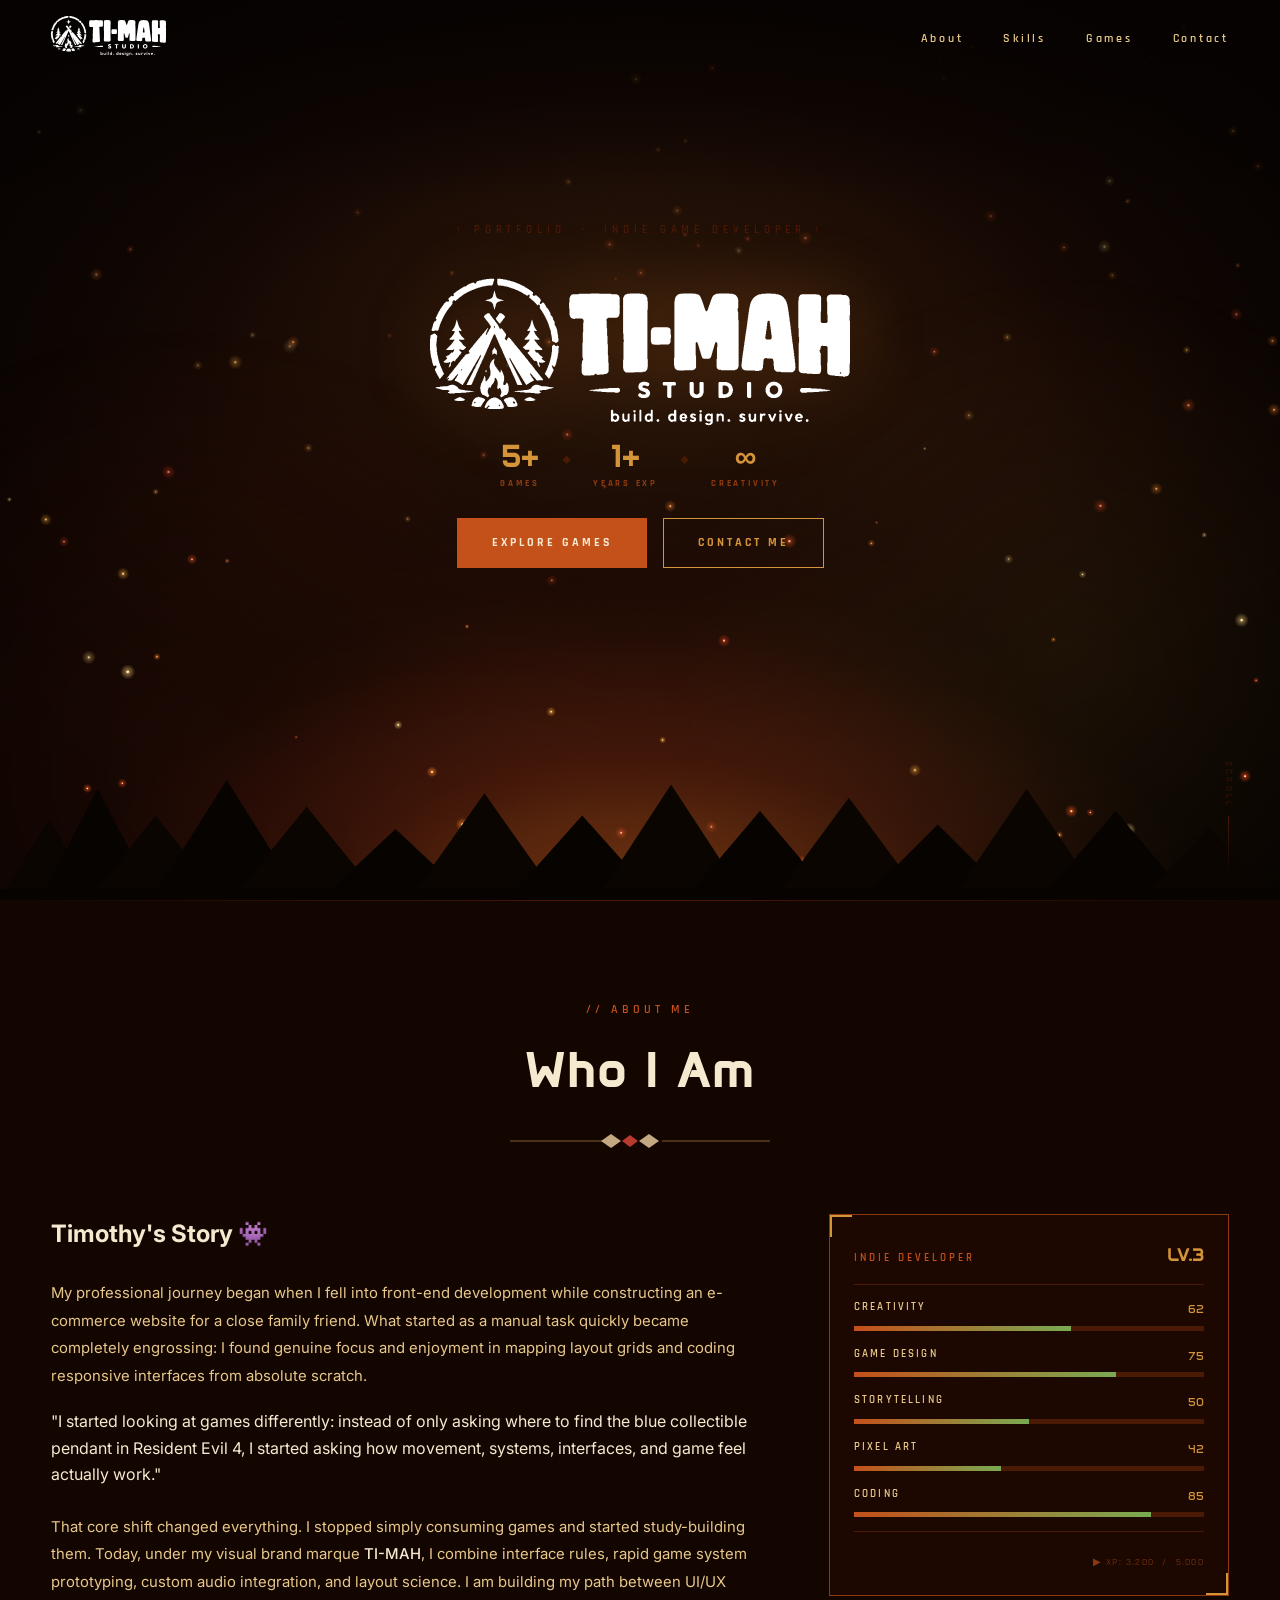
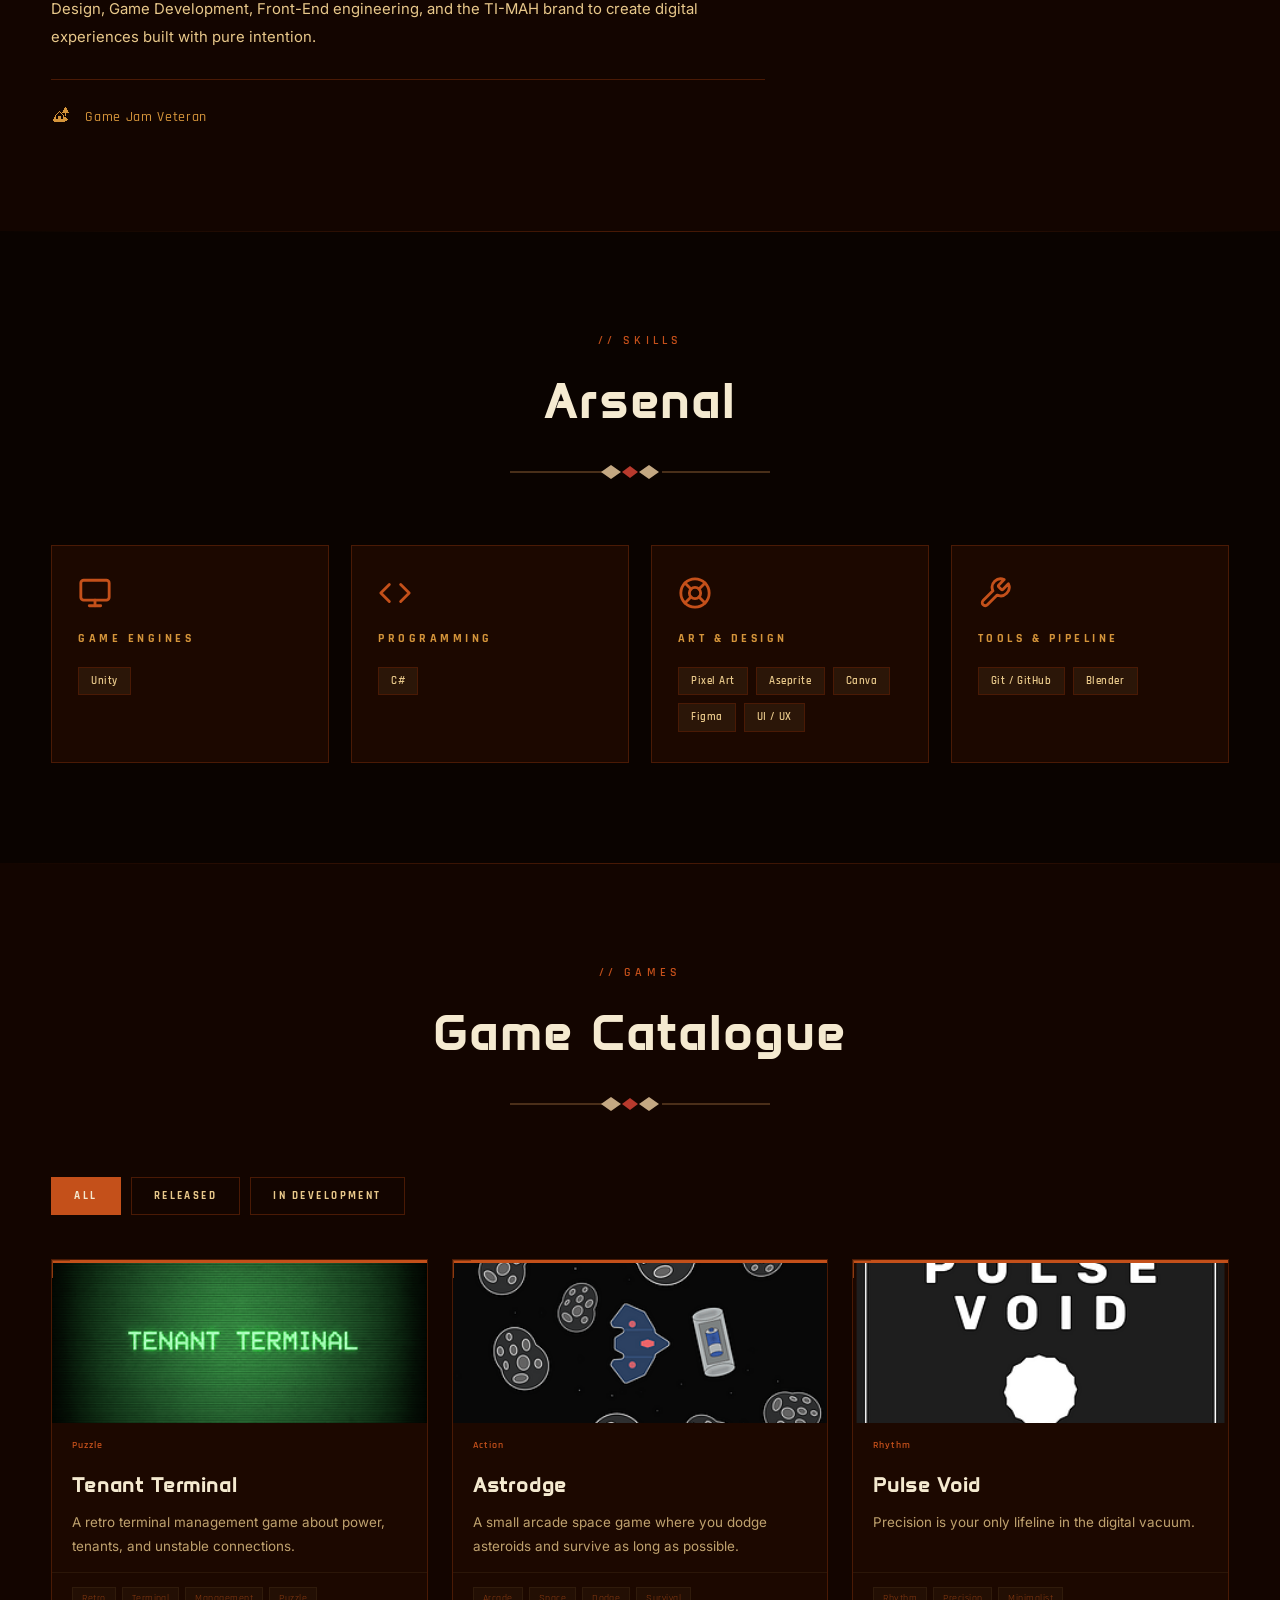
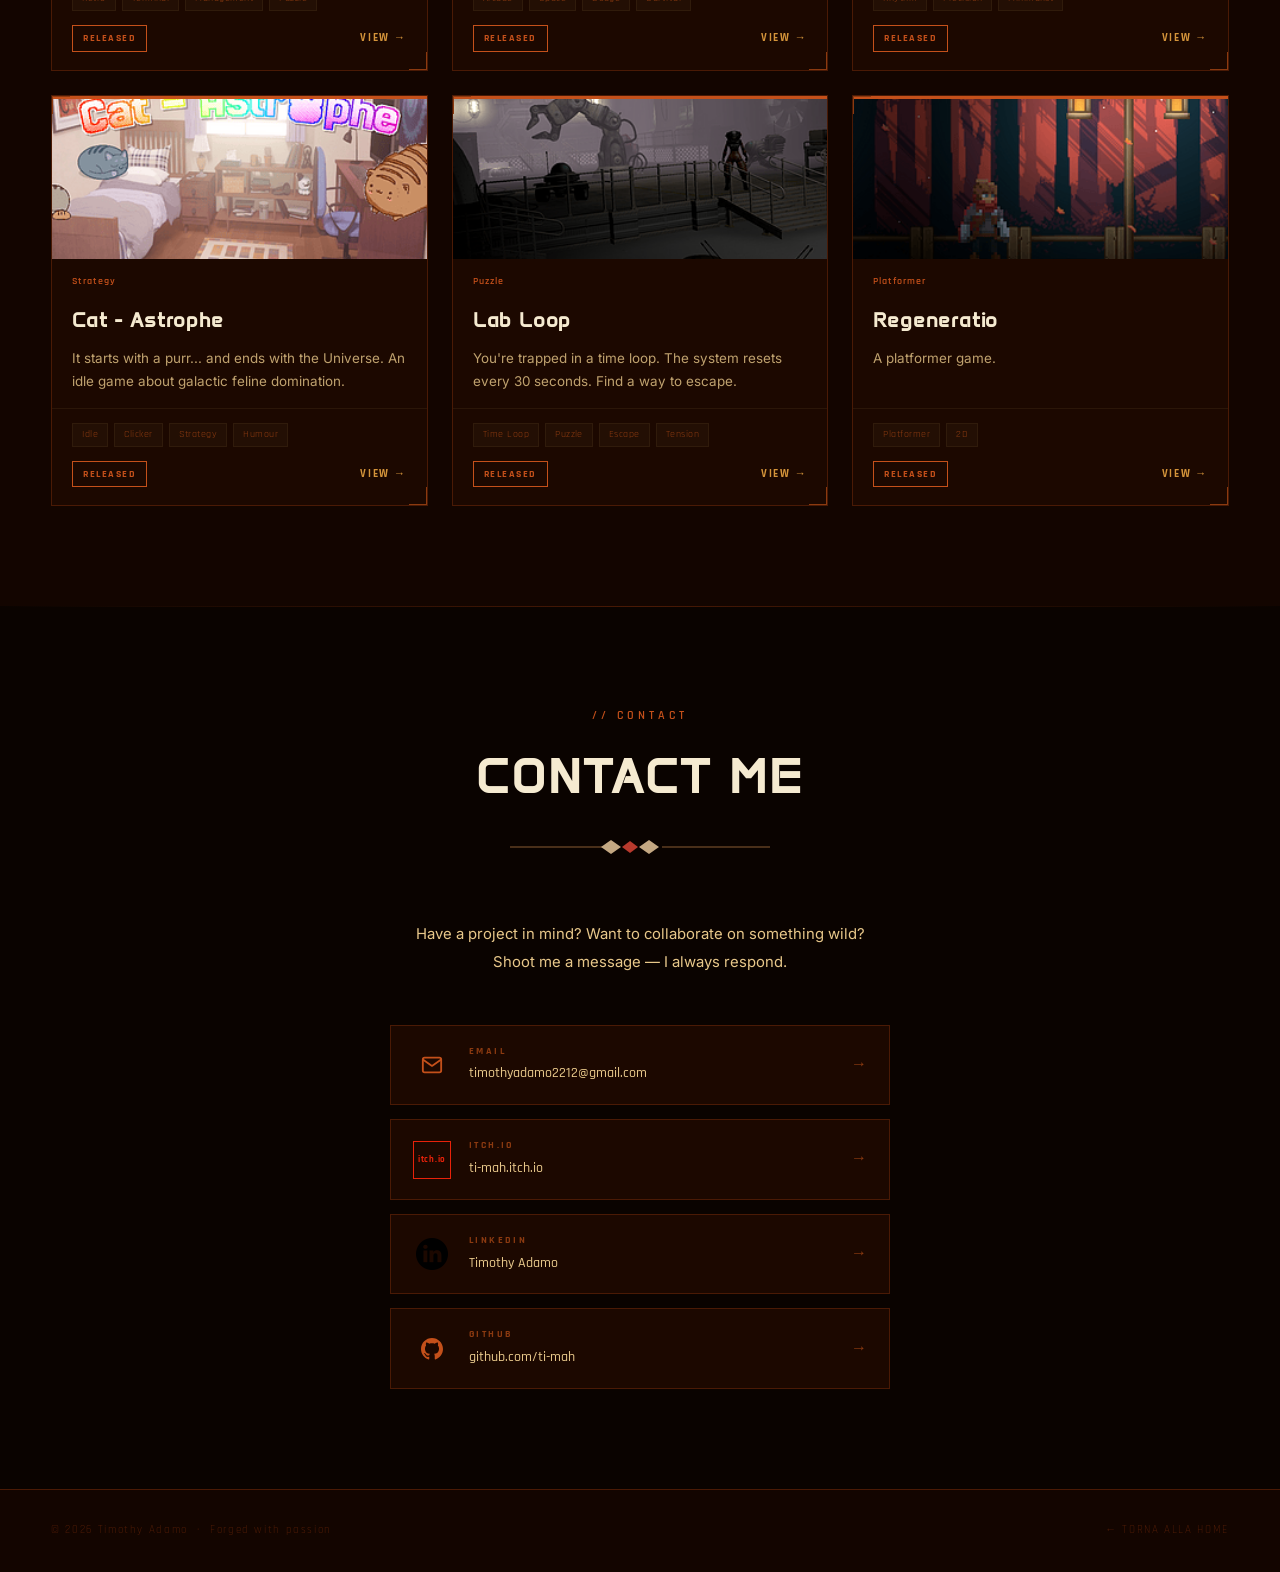
==== commit 0f11ed94: "Changes to Gamedev.html & index.html GameDev.html * Modified the “Skills” section, removing two prog" ====
--- a/gamedev.html
+++ b/gamedev.html
@@ -216,8 +216,6 @@
           <h3>Programming</h3>
           <div class="tags">
             <span class="tag">C#</span>
-            <span class="tag">JavaScript</span>
-            <span class="tag">HTML / CSS</span>
           </div>
         </div>
 
@@ -234,6 +232,7 @@
             <span class="tag">Pixel Art</span>
             <span class="tag">Aseprite</span>
             <span class="tag">Canva</span>
+            <span class="tag">Figma</span>
             <span class="tag">UI / UX</span>
           </div>
         </div>
@@ -247,7 +246,6 @@
           <h3>Tools &amp; Pipeline</h3>
           <div class="tags">
             <span class="tag">Git / GitHub</span>
-            <span class="tag">Figma</span>
             <span class="tag">Blender</span>
           </div>
         </div>
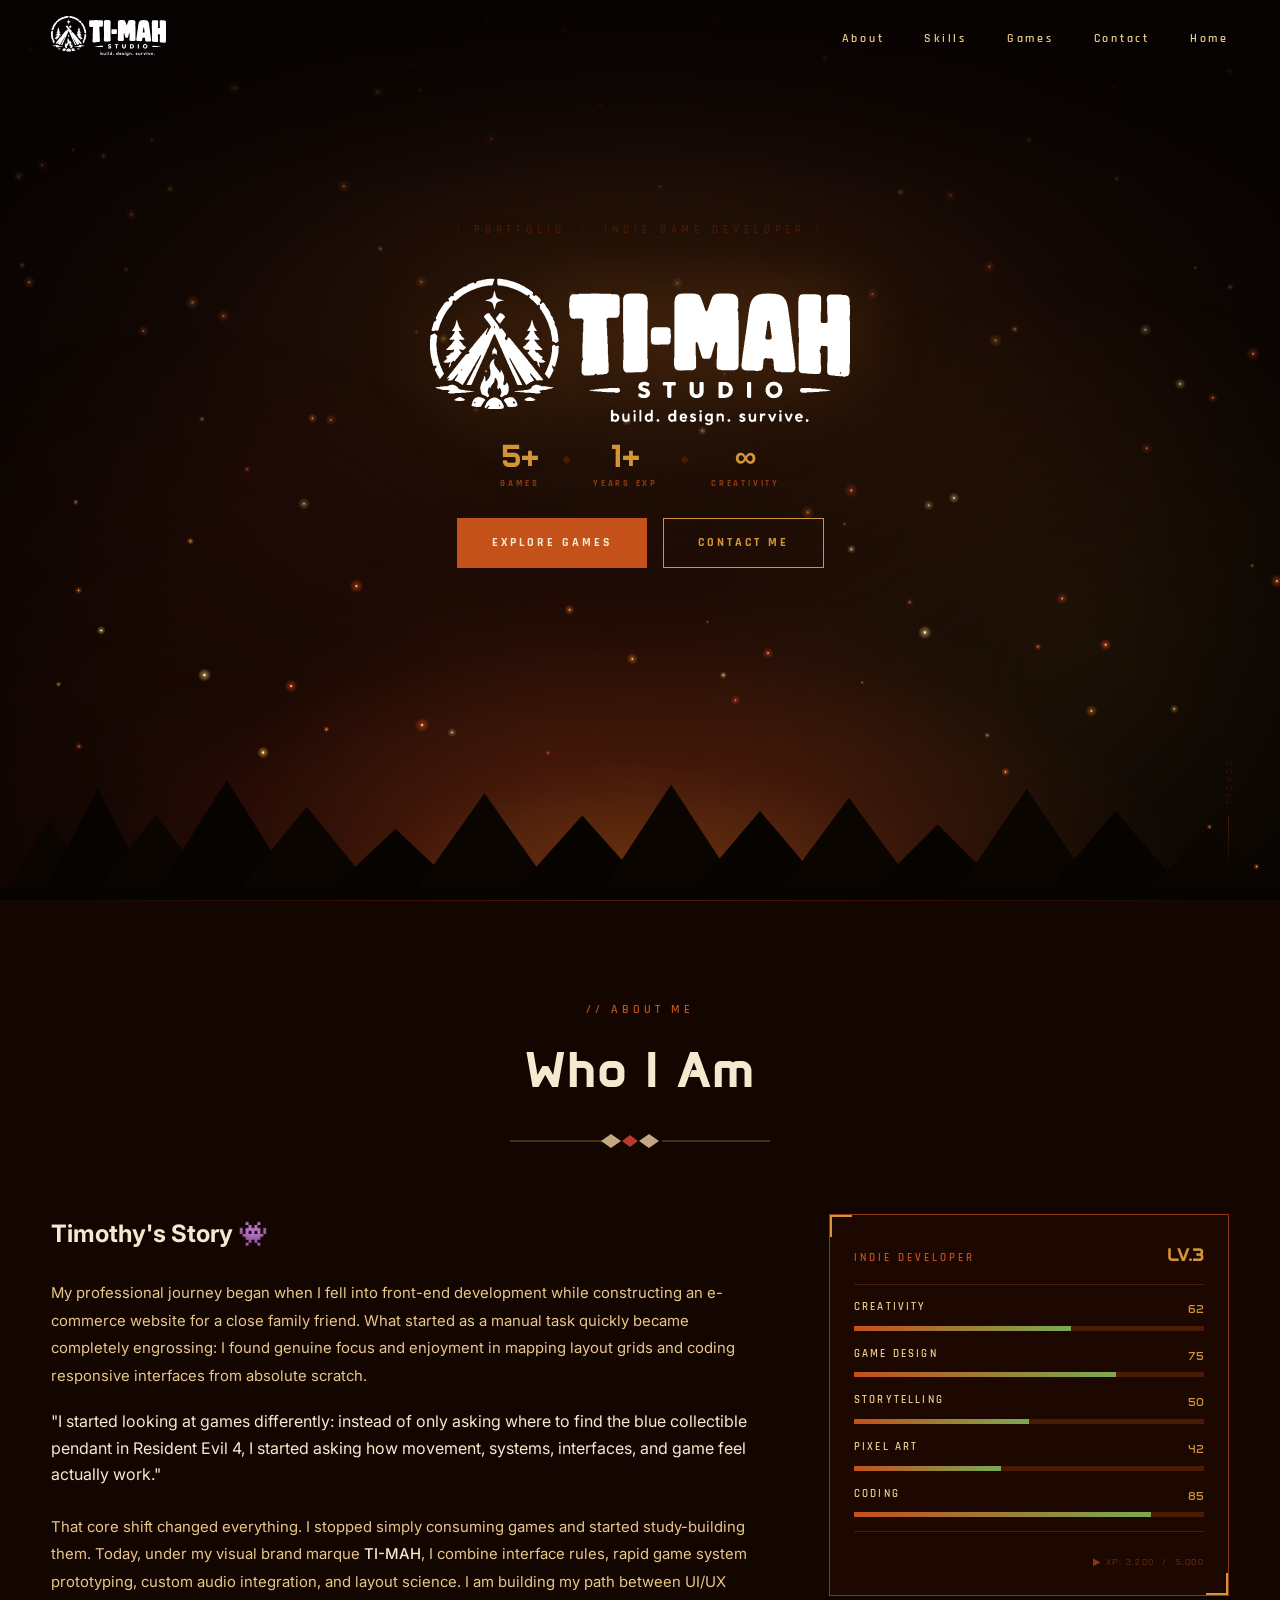
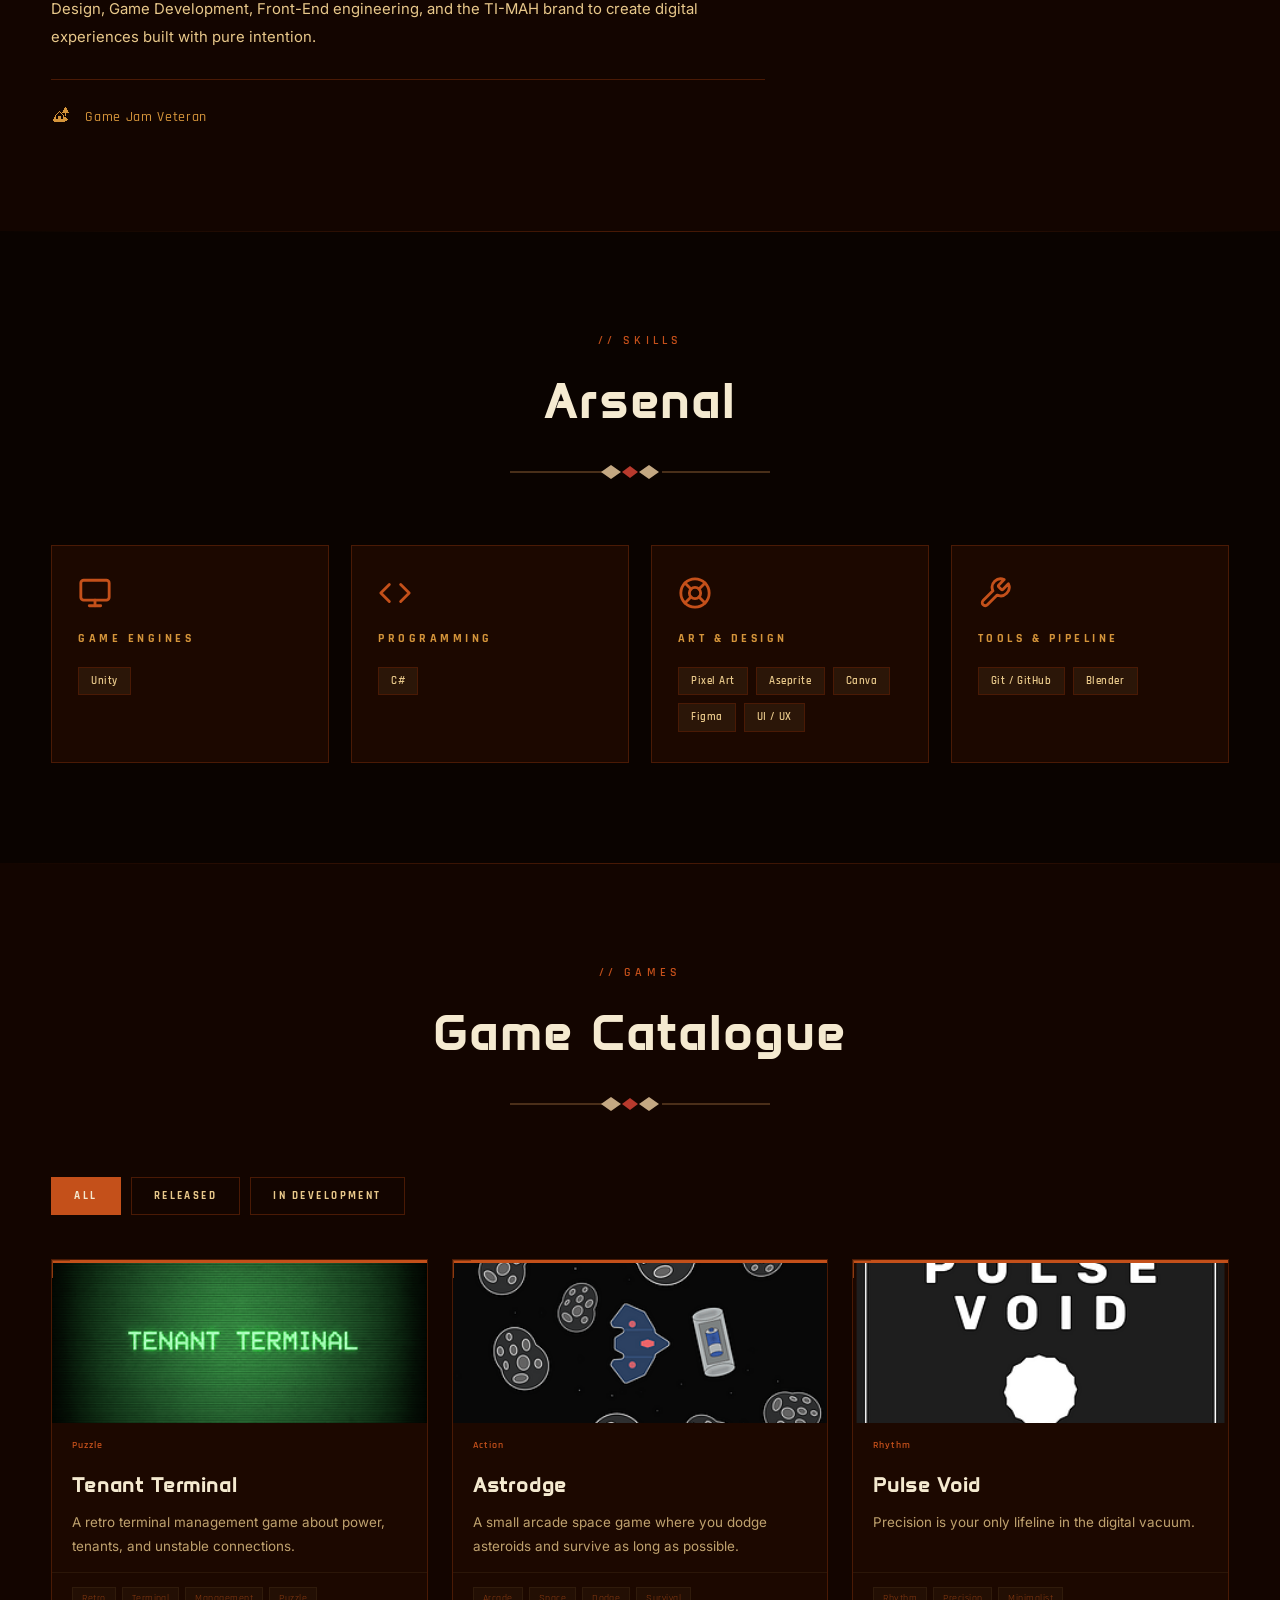
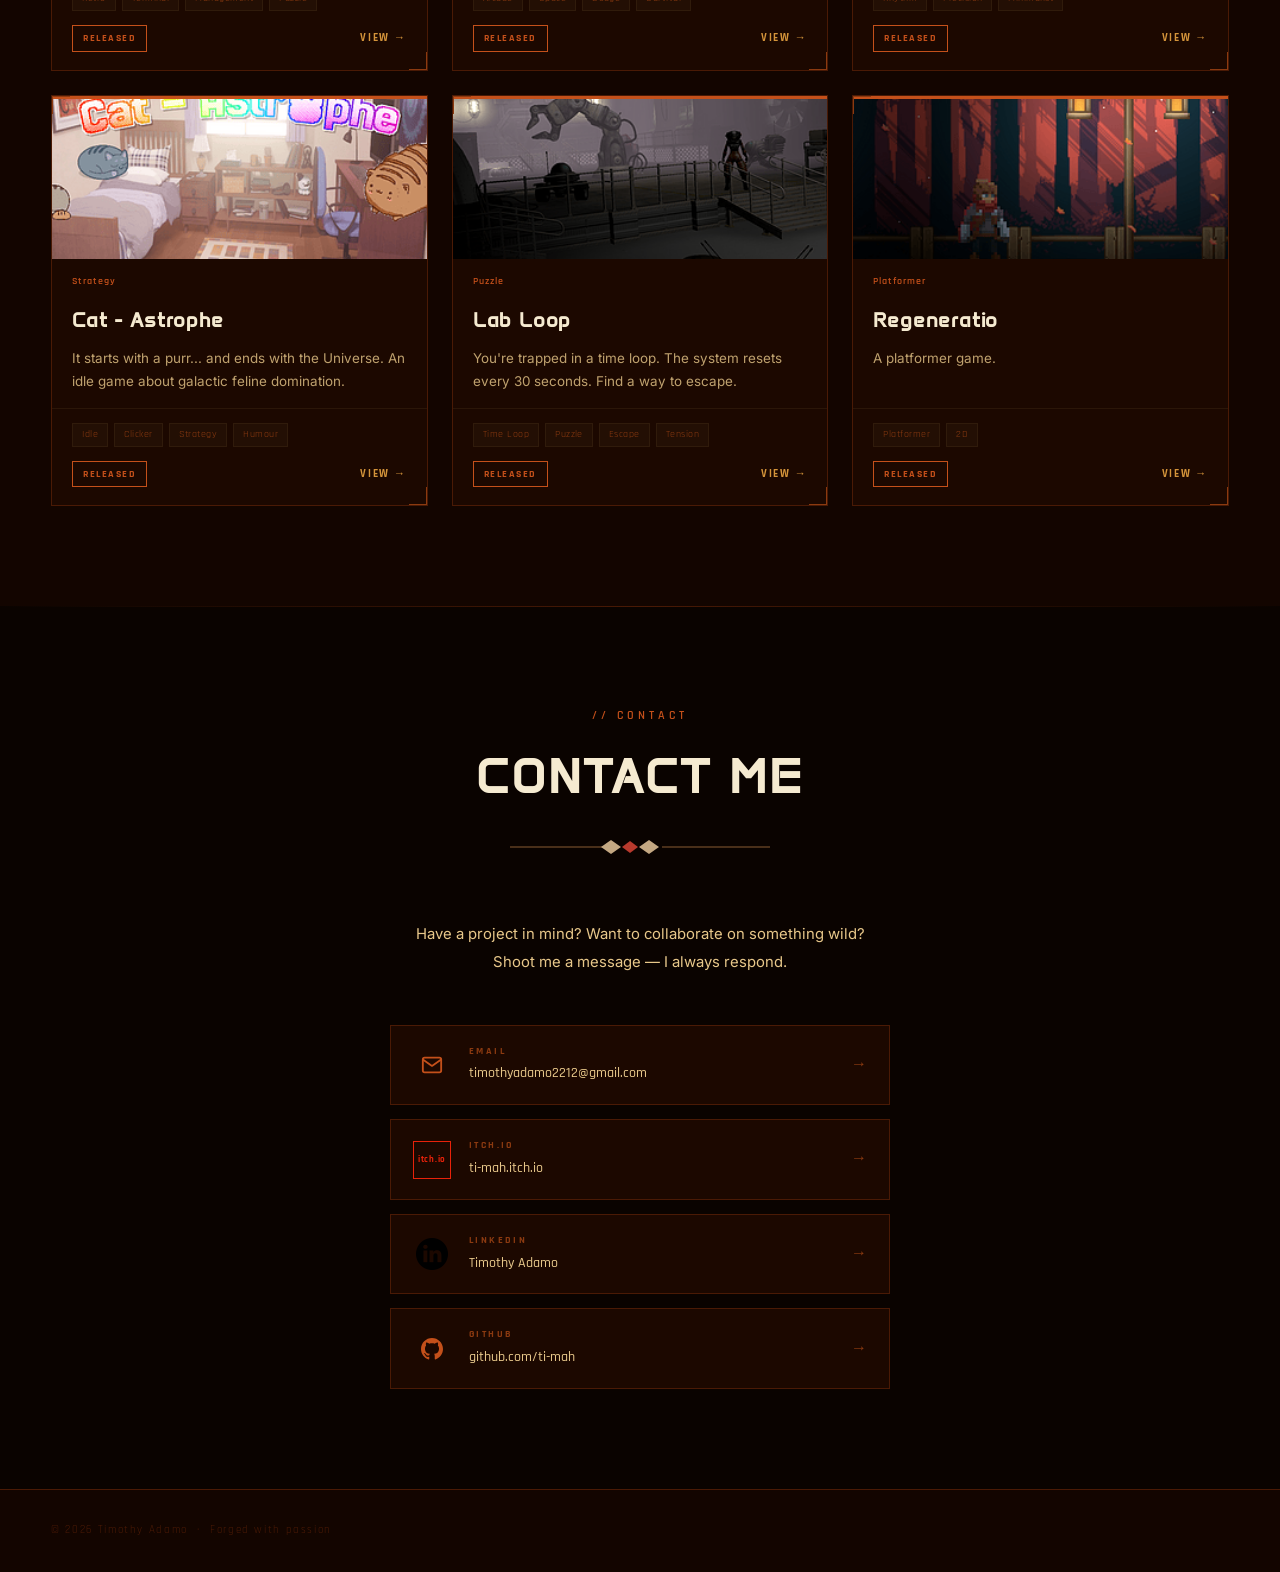
==== commit 346fe773: "Correct the alignment of the navigation bar: align the navigation links to the right Changed the but" ====
--- a/gamedev.html
+++ b/gamedev.html
@@ -19,6 +19,7 @@
         <li><a href="#skills">Skills</a></li>
         <li><a href="#games">Games</a></li>
         <li><a href="#contact">Contact</a></li>
+        <li><a href="index.html">Home</a></li>
       </ul>
       <button class="nav-toggle" id="nav-toggle" aria-label="Apri menu">
         <span></span><span></span><span></span>
@@ -361,7 +362,6 @@
     <div class="container footer-inner">
       
       <span class="footer-copy">© 2026 Timothy Adamo &nbsp;·&nbsp; Forged with passion</span>
-      <a href="index.html" class="footer-home">← Torna alla home</a>
     </div>
   </footer>
 
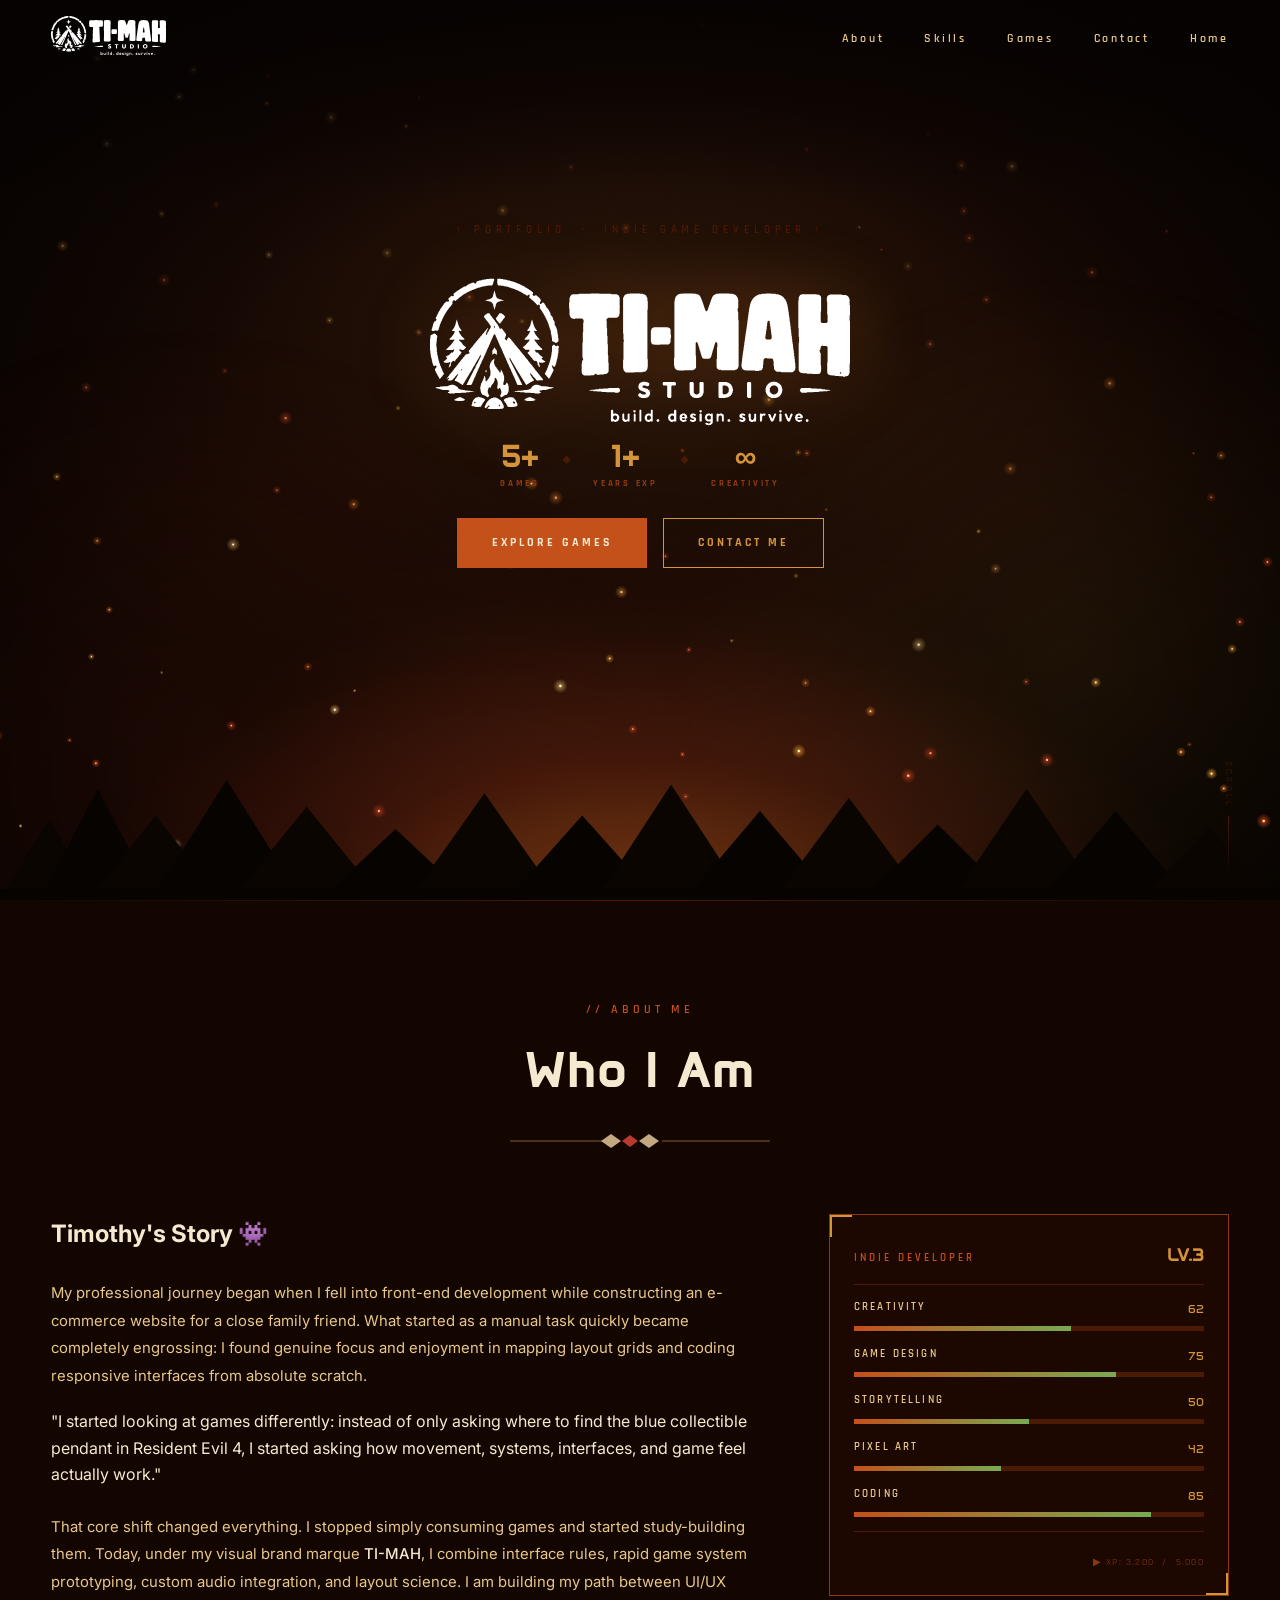
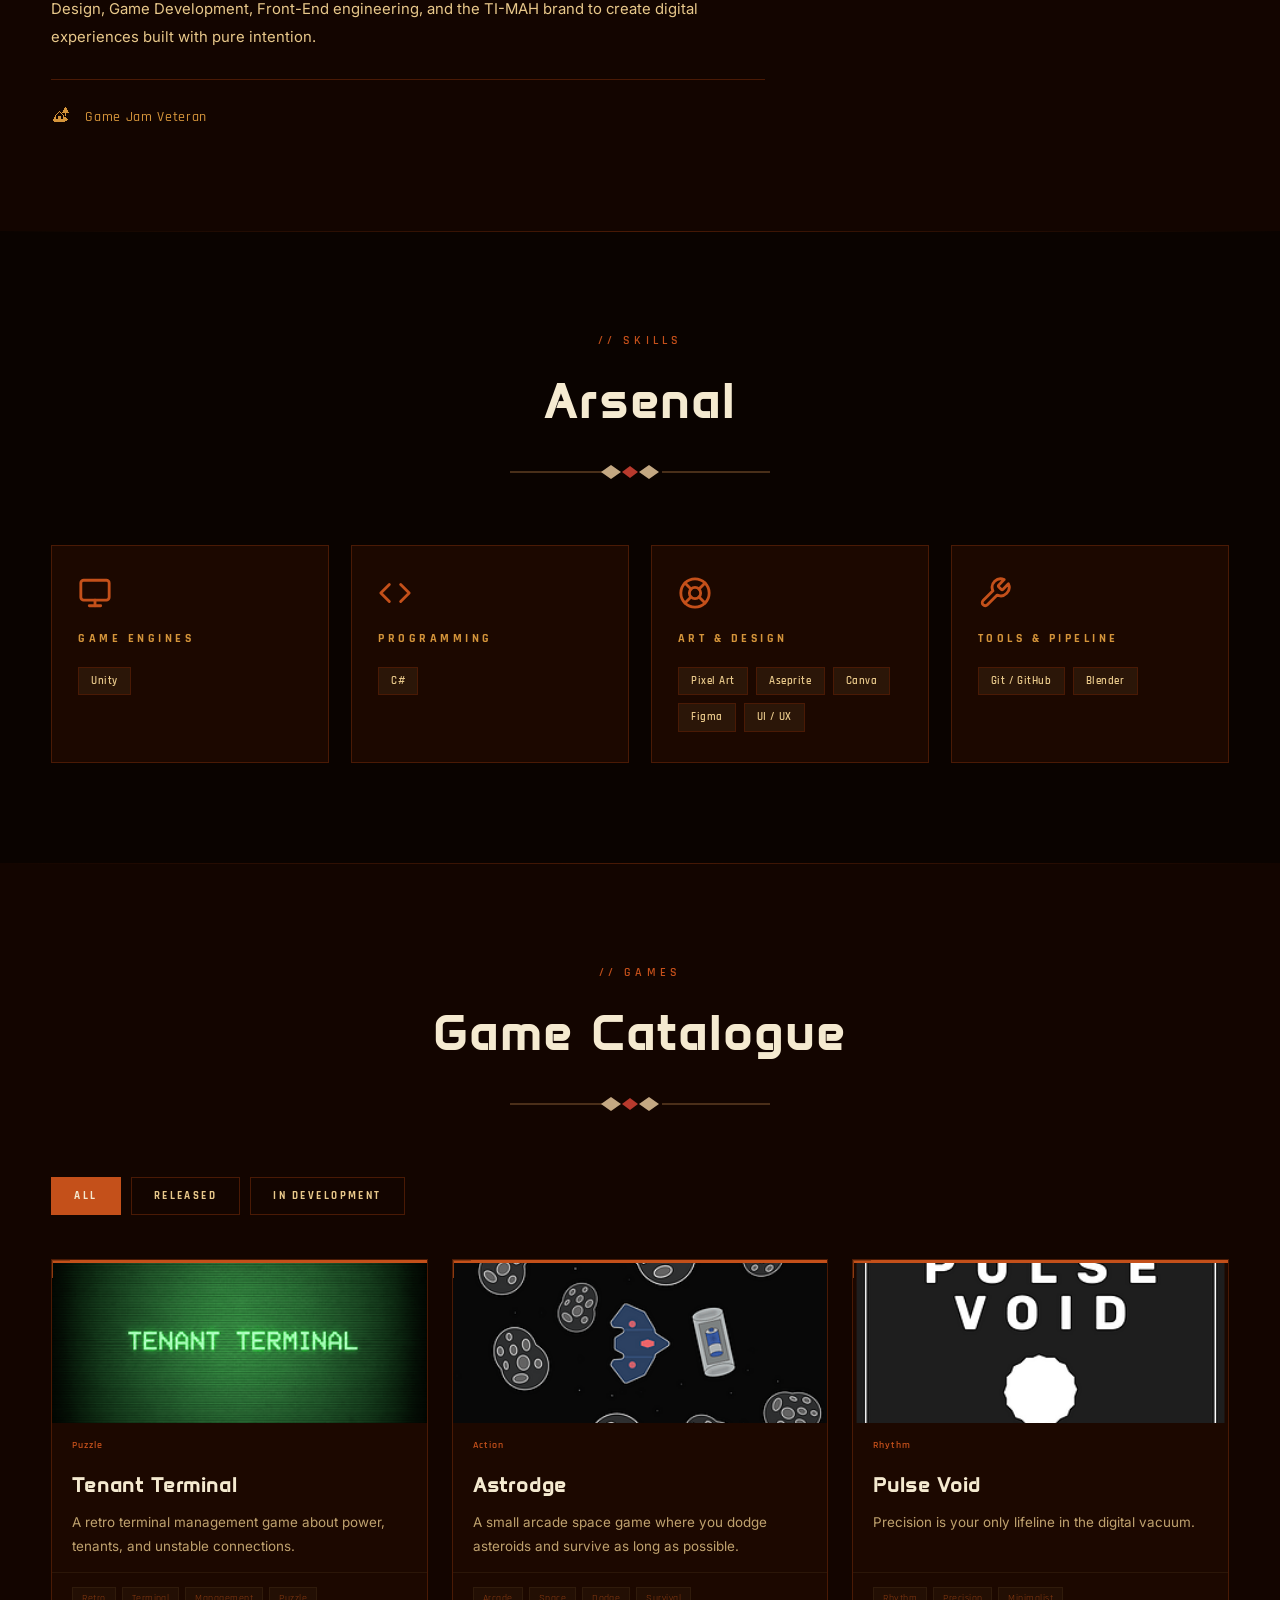
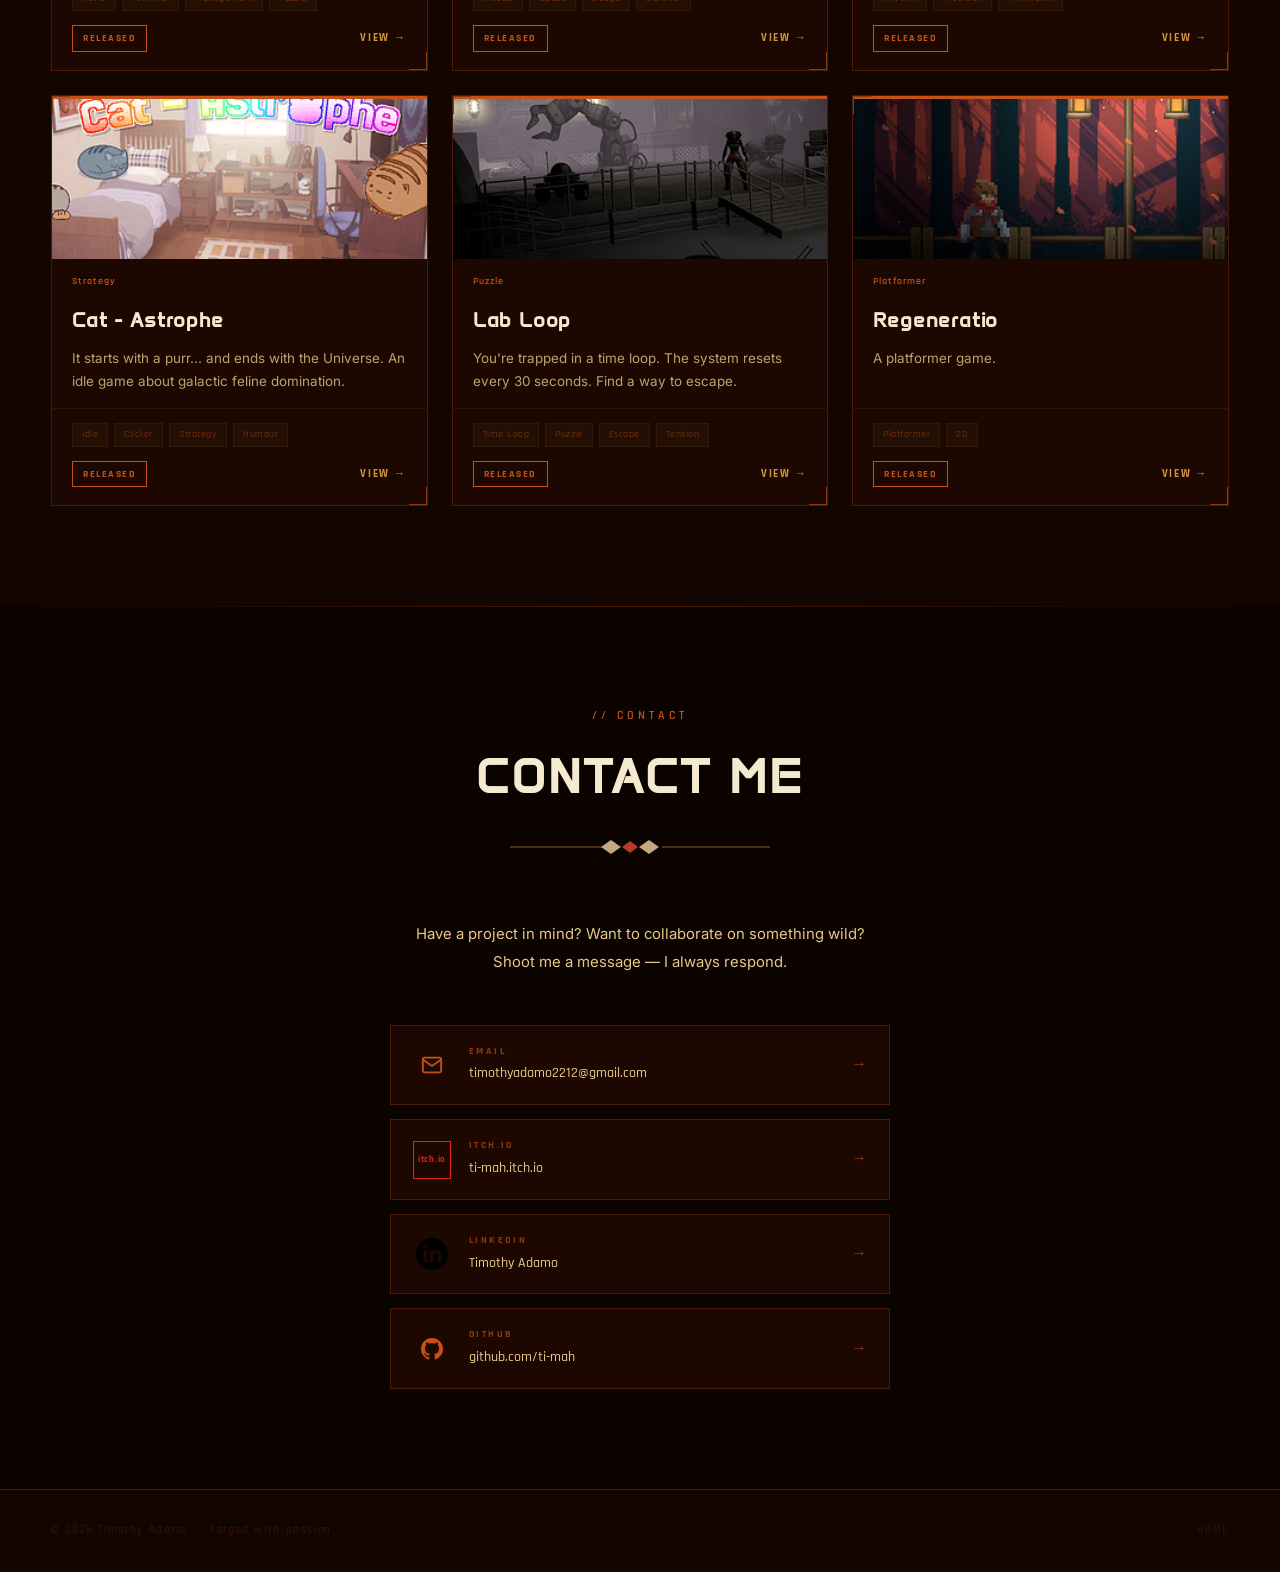
==== commit dbcc1922: "Update gamedev.html" ====
--- a/gamedev.html
+++ b/gamedev.html
@@ -362,6 +362,7 @@
     <div class="container footer-inner">
       
       <span class="footer-copy">© 2026 Timothy Adamo &nbsp;·&nbsp; Forged with passion</span>
+      <a href="index.html" class="footer-home">Home</a>
     </div>
   </footer>
 
